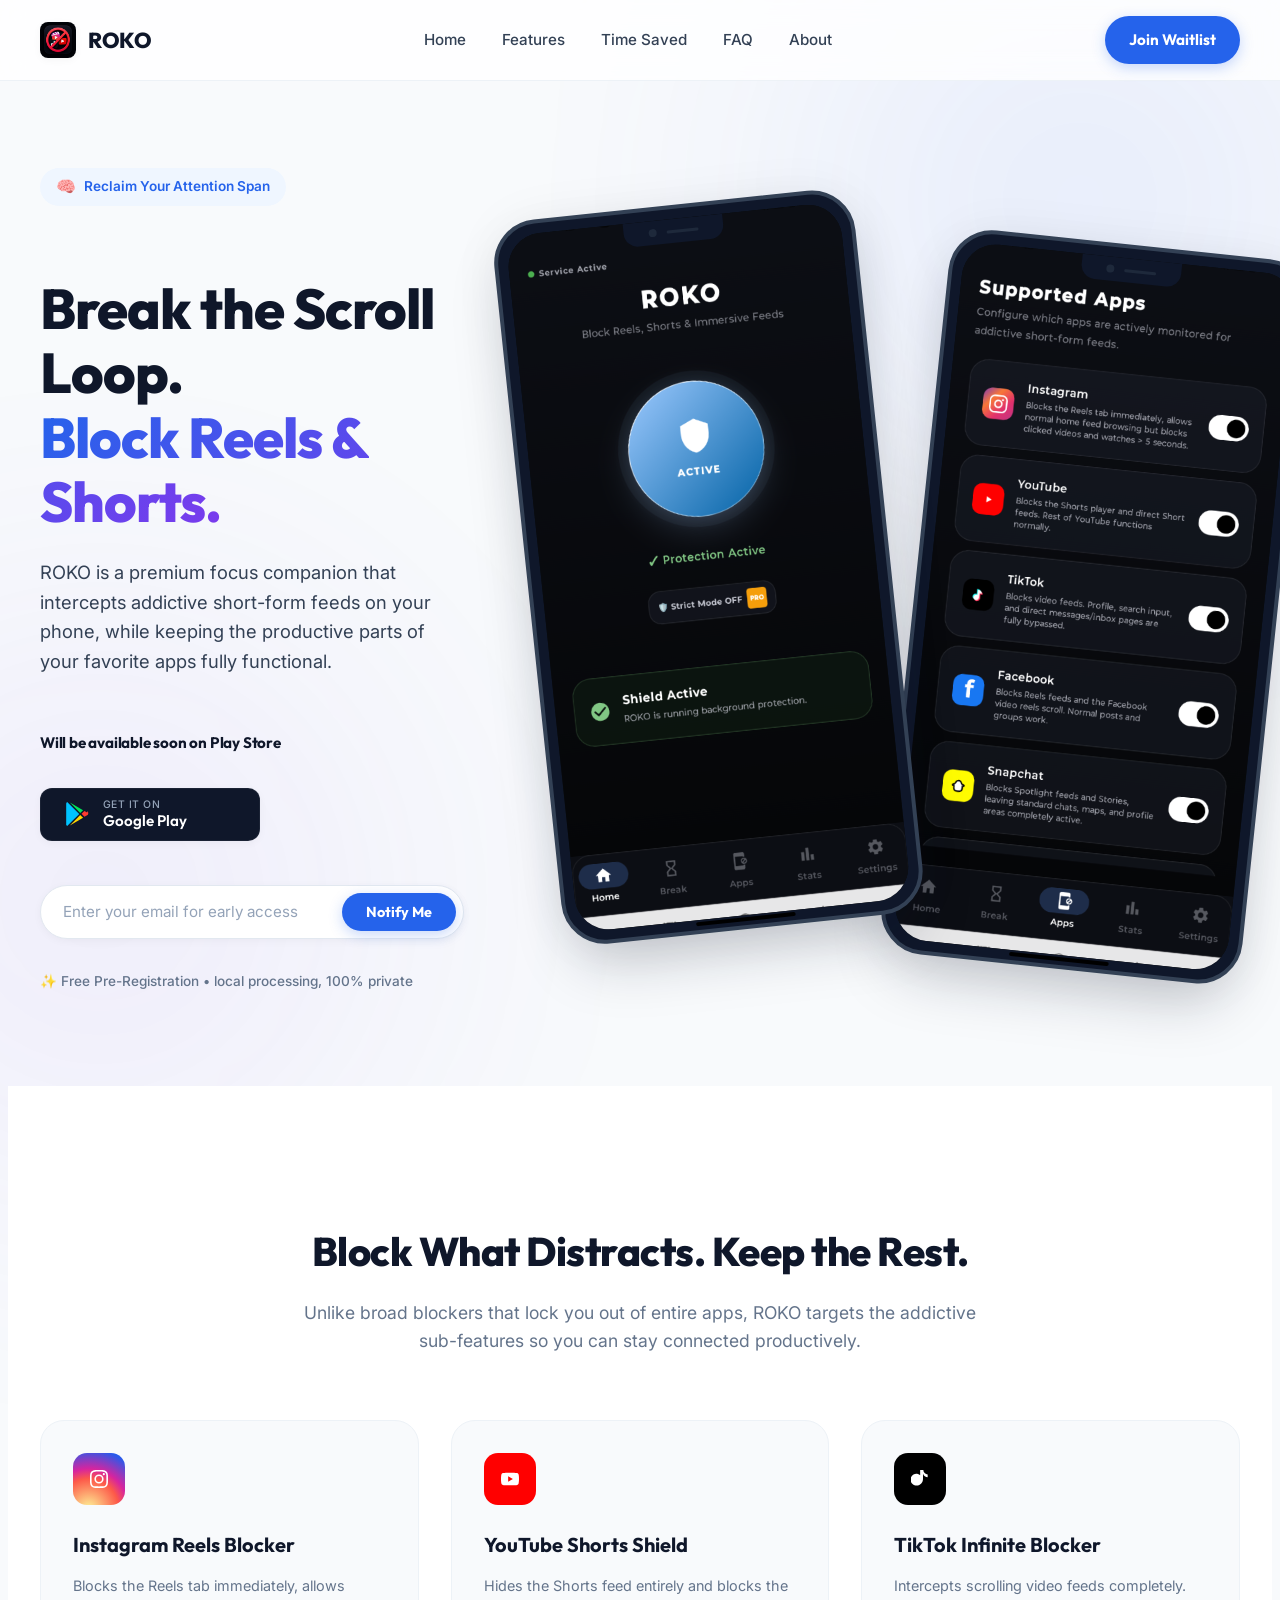
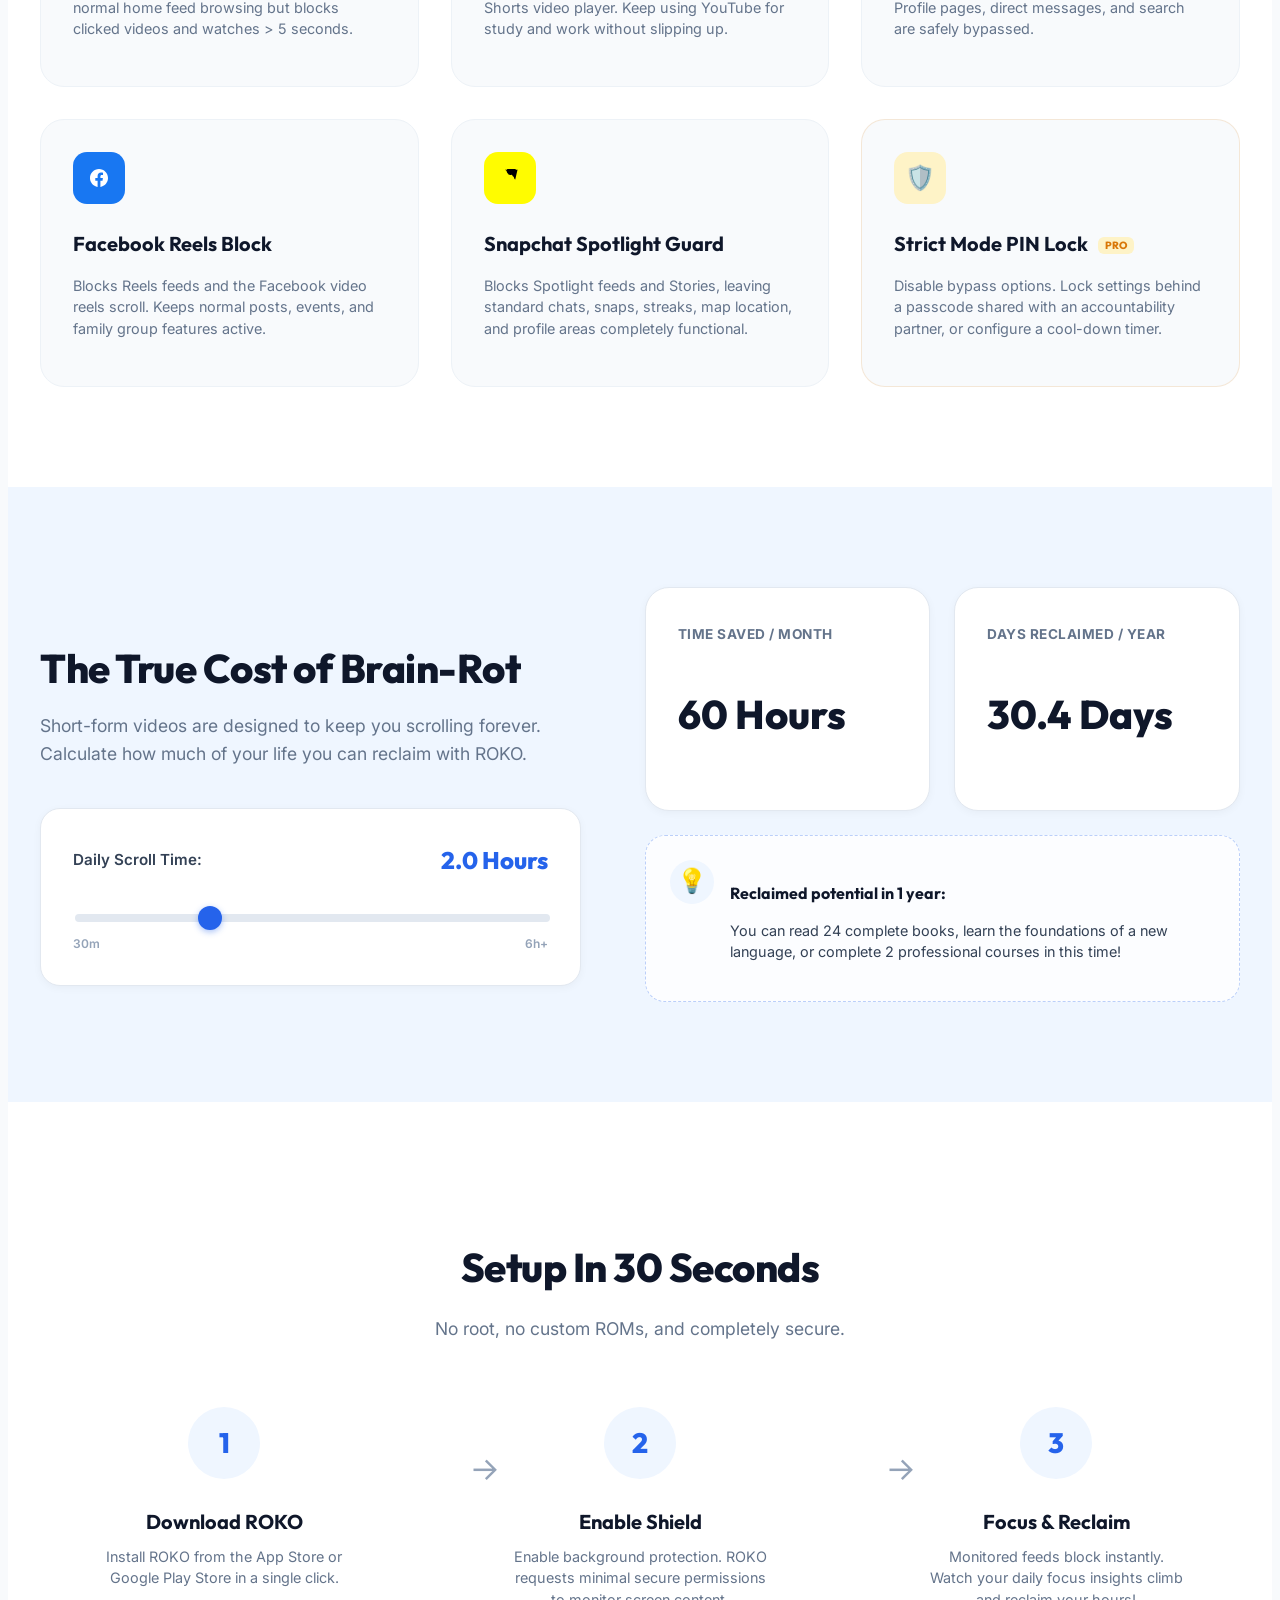
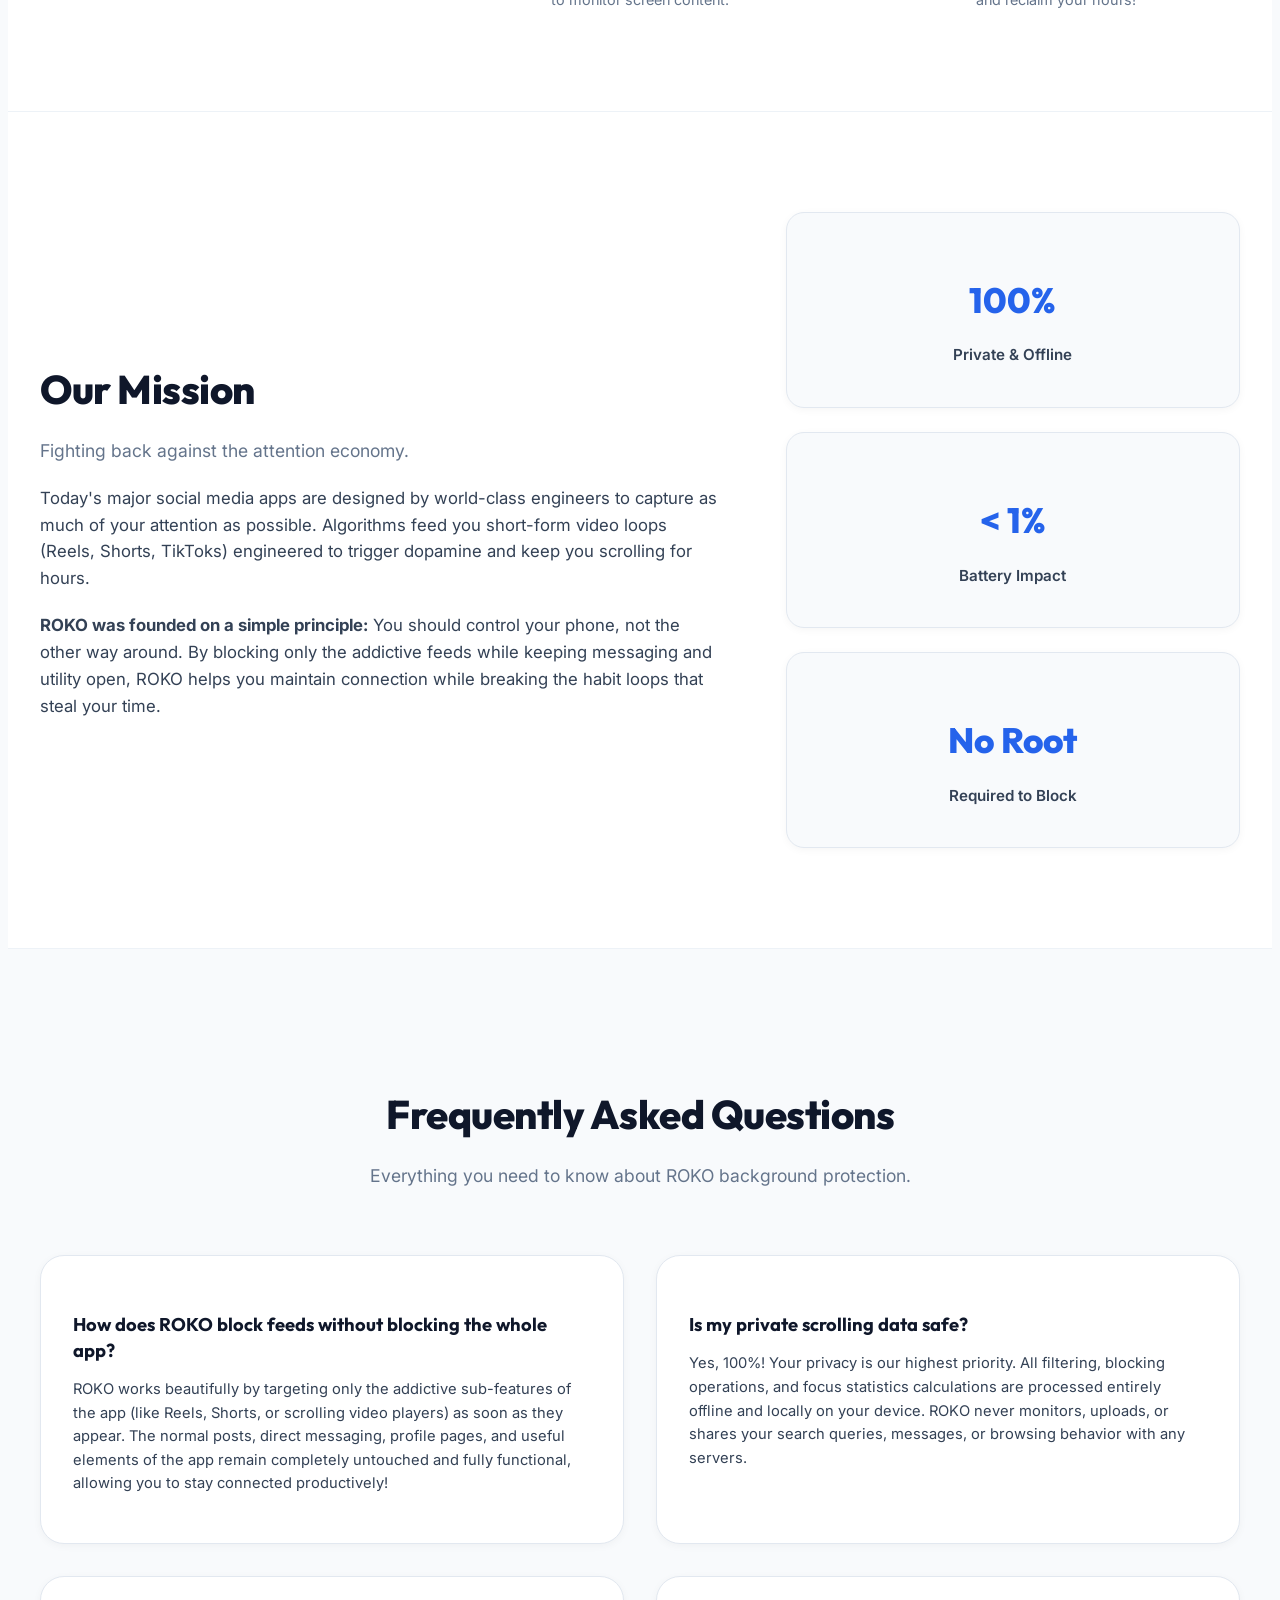
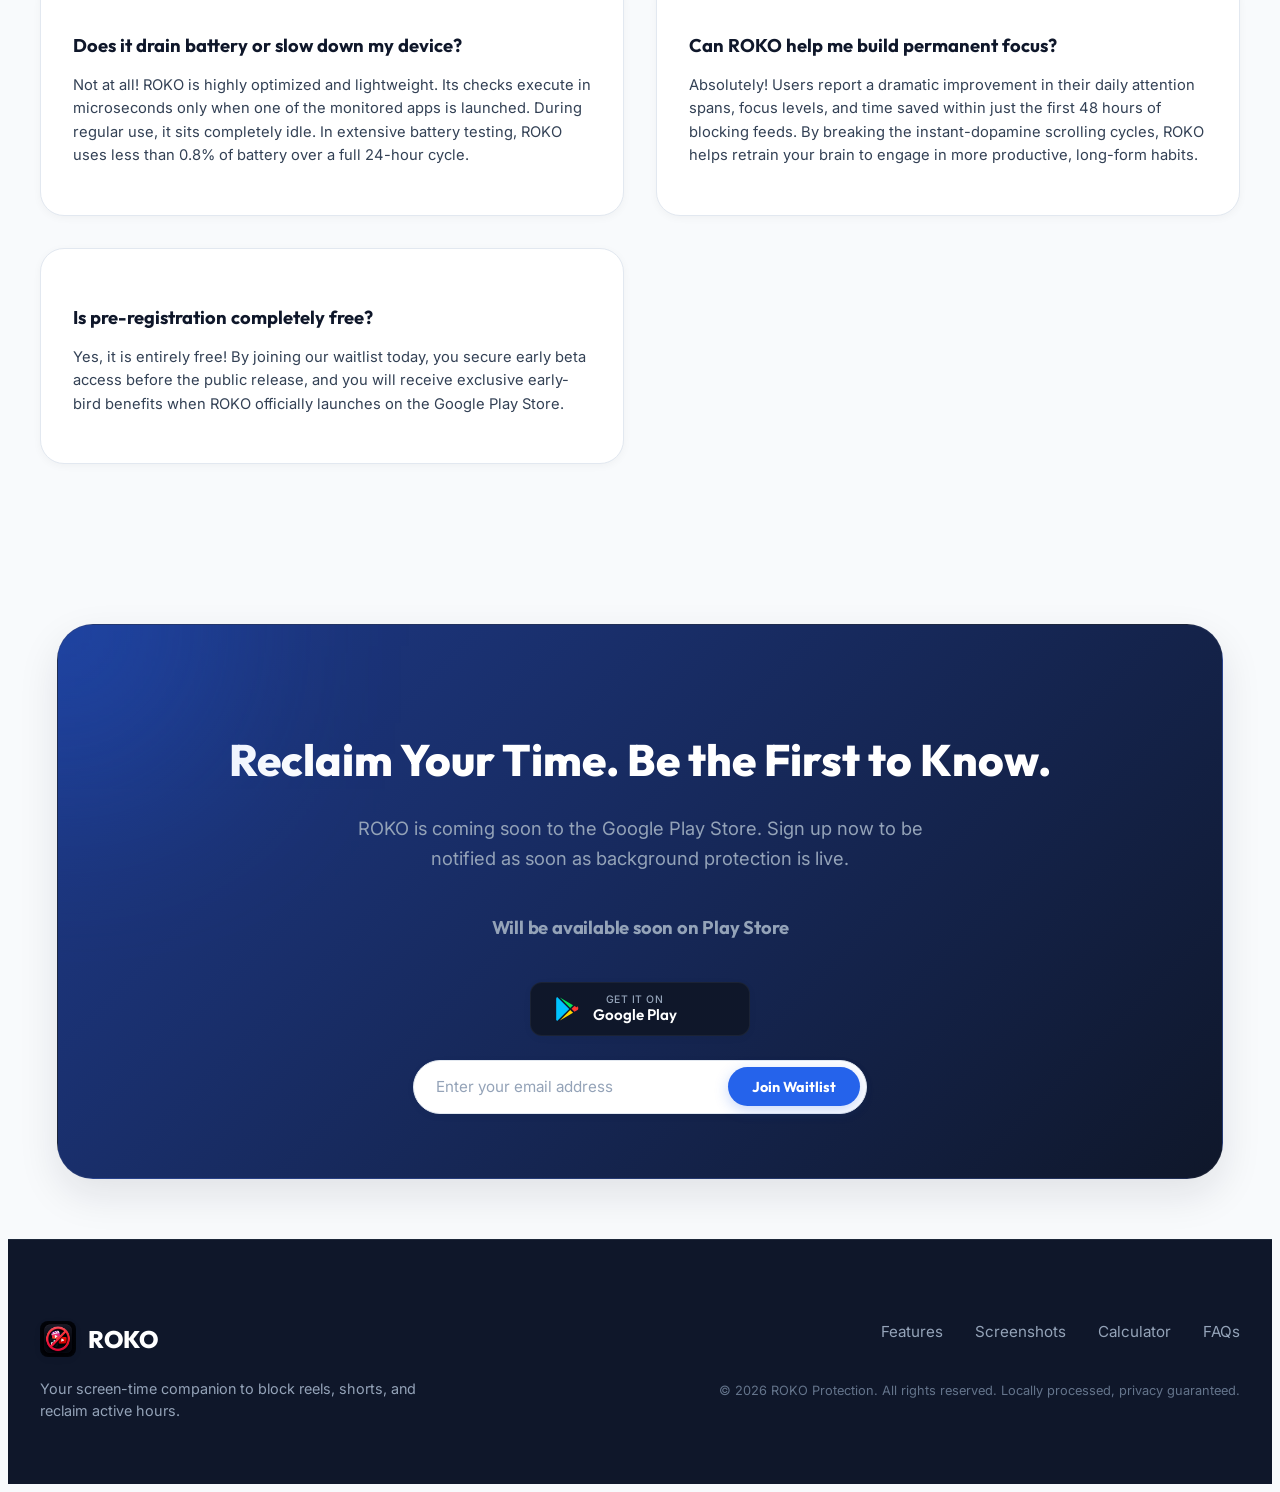
==== index.html @ 8be046e9 "Initialize ROKO Pre-Launch Landing Page" ====
<!DOCTYPE html>
<html lang="en">
<head>
  <meta charset="UTF-8">
  <meta name="viewport" content="width=device-width, initial-scale=1.0">
  <title>ROKO - Block Reels & Shorts | Reclaim Your Focus</title>
  <!-- Google Fonts - Inter & Outfit -->
  <link rel="preconnect" href="https://fonts.googleapis.com">
  <link rel="preconnect" href="https://fonts.gstatic.com" crossorigin>
  <link href="https://fonts.googleapis.com/css2?family=Inter:wght@300;400;500;600;700;800&family=Outfit:wght@400;600;700;800&display=swap" rel="stylesheet">
  <!-- Stylesheet -->
  <link rel="stylesheet" href="styles.css">
</head>
<body>

  <!-- Background Decorative Blurs -->
  <div class="glow-bg-1"></div>
  <div class="glow-bg-2"></div>

  <!-- Navigation Bar -->
  <header class="navbar">
    <div class="nav-container">
      <div class="logo-area" onclick="window.scrollTo({top: 0, behavior: 'smooth'})">
        <img src="assets/logo.jpg" alt="ROKO Logo" class="nav-logo">
        <span class="nav-title">ROKO</span>
      </div>
      <nav class="nav-links">
        <a href="#home">Home</a>
        <a href="#features">Features</a>
        <a href="#calculator">Time Saved</a>
        <a href="#faqs">FAQ</a>
        <a href="#about">About</a>
      </nav>
      <a href="#waitlist" class="btn-primary nav-cta">Join Waitlist</a>
    </div>
  </header>

  <!-- Hero Section -->
  <section class="hero-section" id="home">
    <div class="hero-container">
      
      <!-- Hero Copy -->
      <div class="hero-text-content">
        <div class="hero-badge">
          <span class="badge-icon">🧠</span> Reclaim Your Attention Span
        </div>
        <h1 class="hero-headline">
          Break the Scroll Loop.<br>
          <span class="text-gradient">Block Reels & Shorts.</span>
        </h1>
        <p class="hero-subheadline">
          ROKO is a premium focus companion that intercepts addictive short-form feeds on your phone, while keeping the productive parts of your favorite apps fully functional.
        </p>

        <!-- Coming Soon & Waitlist Form -->
        <div class="coming-soon-container" id="waitlist">
          <p class="coming-soon-text">Will be available soon on Play Store</p>
          <div class="store-badge-coming-soon">
            <div class="store-badge">
              <svg class="badge-svg" viewBox="0 0 512 512" fill="none">
                <path d="M47 0C34 6.8 25.3 19.2 25.3 35.3v441.3c0 16.1 8.7 28.5 21.7 35.3l256.6-256L47 0z" fill="#00C3FF"/>
                <path d="M325.3 234.3L104.6 13l280.8 161.2-60.1 60.1z" fill="#00E75A"/>
                <path d="M472.2 225.6l-58-33.3-60.7 60.7 60.7 60.7 58-33.3c15.2-8.7 24.8-23.7 24.8-42.4 0-18.8-9.6-33.7-24.8-42.4z" fill="#FF3B30"/>
                <path d="M325.3 277.7l60.1 60.1L104.6 499l220.7-221.3z" fill="#FFD600"/>
              </svg>
              <div>
                <span>GET IT ON</span>
                <strong>Google Play</strong>
              </div>
            </div>
          </div>
          
          <form class="waitlist-form" id="waitlist-form">
            <input type="email" placeholder="Enter your email for early access" required class="waitlist-input" id="waitlist-email">
            <button type="submit" class="btn-primary waitlist-btn">Notify Me</button>
          </form>
          <div class="waitlist-success" id="waitlist-success-msg">
            <span>✓</span> You're on the list! We'll notify you once ROKO launches on the Play Store.
          </div>
        </div>

        <p class="hero-meta">✨ Free Pre-Registration • local processing, 100% private</p>
      </div>

      <!-- Hero Phone Showcase (Dual Phone Screenshot Gallery) -->
      <div class="hero-phone-showcase" id="demo">
        <div class="phone-gallery-wrapper">
          
          <!-- Phone 1 (Home Screen) -->
          <div class="phone-frame mockup-home">
            <div class="phone-notch">
              <div class="notch-camera"></div>
              <div class="notch-speaker"></div>
            </div>
            <div class="phone-screen-img-container">
              <img src="assets/ss_home.png" alt="ROKO App Home Screen" class="phone-screenshot-img">
            </div>
            <div class="phone-home-indicator"></div>
          </div>
          
          <!-- Phone 2 (Apps Screen) -->
          <div class="phone-frame mockup-apps">
            <div class="phone-notch">
              <div class="notch-camera"></div>
              <div class="notch-speaker"></div>
            </div>
            <div class="phone-screen-img-container">
              <img src="assets/ss_apps.png" alt="ROKO App Apps Screen" class="phone-screenshot-img">
            </div>
            <div class="phone-home-indicator"></div>
          </div>

        </div>
      </div>

    </div>
  </section>

  <!-- Value Propositions / Supported Apps Grid -->
  <section class="features-section" id="features">
    <div class="section-container">
      <div class="section-header-center">
        <h2 class="section-title">Block What Distracts. Keep the Rest.</h2>
        <p class="section-subtitle">Unlike broad blockers that lock you out of entire apps, ROKO targets the addictive sub-features so you can stay connected productively.</p>
      </div>

      <div class="features-grid">
        <!-- Instagram Card -->
        <div class="feature-card">
          <div class="card-icon instagram">
            <svg class="app-svg" viewBox="0 0 24 24" fill="currentColor"><path d="M12 2.163c3.204 0 3.584.012 4.85.07 3.252.148 4.771 1.691 4.919 4.919.058 1.265.069 1.645.069 4.849 0 3.205-.012 3.584-.069 4.849-.149 3.225-1.664 4.771-4.919 4.919-1.266.058-1.644.07-4.85.07-3.204 0-3.584-.012-4.849-.07-3.26-.149-4.771-1.699-4.919-4.92-.058-1.265-.07-1.644-.07-4.849 0-3.204.013-3.583.07-4.849.149-3.227 1.664-4.771 4.919-4.919 1.266-.057 1.645-.069 4.849-.069zM12 0C8.741 0 8.333.014 7.053.072 2.695.272.273 2.69.073 7.051C.014 8.333 0 8.741 0 12c0 3.259.014 3.668.072 4.948.2 4.358 2.618 6.78 6.98 6.98 1.281.058 1.689.072 4.948.072 3.259 0 3.668-.014 4.948-.072 4.354-.2 6.782-2.618 6.979-6.98.059-1.28.073-1.689.073-4.948 0-3.259-.014-3.667-.072-4.947-.196-4.354-2.617-6.78-6.979-6.98C15.668.014 15.259 0 12 0zm0 5.838a6.162 6.162 0 1 0 0 12.324 6.162 6.162 0 0 0 0-12.324zM12 16a4 4 0 1 1 0-8 4 4 0 0 1 0 8zm6.406-11.845a1.44 1.44 0 1 0 0 2.881 1.44 1.44 0 0 0 0-2.881z"/></svg>
          </div>
          <h3>Instagram Reels Blocker</h3>
          <p>Blocks the Reels tab immediately, allows normal home feed browsing but blocks clicked videos and watches > 5 seconds.</p>
        </div>

        <!-- YouTube Card -->
        <div class="feature-card">
          <div class="card-icon youtube">
            <svg class="app-svg" viewBox="0 0 24 24" fill="currentColor"><path d="M23.498 6.163a3.003 3.003 0 0 0-2.11-2.107C19.505 3.545 12 3.545 12 3.545s-7.505 0-9.388.511a3.002 3.002 0 0 0-2.11 2.107C0 8.053 0 12 0 12s0 3.947.502 5.837a3.003 3.003 0 0 0 2.11 2.107c1.883.511 9.388.511 9.388.511s7.505 0 9.388-.511a3.002 3.002 0 0 0 2.11-2.107C24 15.947 24 12 24 12s0-3.947-.502-5.837zM9.545 15.568V8.432L15.818 12l-6.273 3.568z"/></svg>
          </div>
          <h3>YouTube Shorts Shield</h3>
          <p>Hides the Shorts feed entirely and blocks the Shorts video player. Keep using YouTube for study and work without slipping up.</p>
        </div>

        <!-- TikTok Card -->
        <div class="feature-card">
          <div class="card-icon tiktok">
            <svg class="app-svg" viewBox="0 0 24 24" fill="currentColor"><path d="M12.525.02c1.31-.032 2.614-.01 3.91-.02.08 1.543.684 3.01 1.73 4.12 1.085 1.09 2.533 1.748 4.07 1.86v3.83c-1.376-.067-2.73-.553-3.87-1.4-1.077-.824-1.89-1.99-2.32-3.32-.054 2.29-.028 4.584-.04 6.878-.027 1.134-.236 2.274-.62 3.337-.76 2.052-2.316 3.73-4.316 4.63-2 .88-4.29.988-6.36.31-1.96-.653-3.612-2.072-4.52-3.896-.867-1.747-1.066-3.8-.543-5.69.57-1.963 1.88-3.642 3.63-4.646 1.77-1.002 3.88-1.282 5.855-.78 1.157.29 2.24.912 3.09 1.767v-3.79c-.01-2.2-.016-4.402.022-6.602z"/></svg>
          </div>
          <h3>TikTok Infinite Blocker</h3>
          <p>Intercepts scrolling video feeds completely. Profile pages, direct messages, and search are safely bypassed.</p>
        </div>

        <!-- Facebook Card -->
        <div class="feature-card">
          <div class="card-icon facebook">
            <svg class="app-svg" viewBox="0 0 24 24" fill="currentColor"><path d="M24 12.073c0-6.627-5.373-12-12-12s-12 5.373-12 12c0 5.99 4.388 10.954 10.125 11.854v-8.385H7.078v-3.47h3.047V9.43c0-3.007 1.792-4.669 4.533-4.669 1.312 0 2.686.235 2.686.235v2.953H15.83c-1.491 0-1.956.925-1.956 1.874v2.25h3.328l-.532 3.47h-2.796v8.385C19.612 23.027 24 18.062 24 12.073z"/></svg>
          </div>
          <h3>Facebook Reels Block</h3>
          <p>Blocks Reels feeds and the Facebook video reels scroll. Keeps normal posts, events, and family group features active.</p>
        </div>

        <!-- Snapchat Card -->
        <div class="feature-card">
          <div class="card-icon snapchat">
            <svg class="app-svg" viewBox="0 0 24 24" fill="currentColor"><path d="M19.006 14.154c-.062-.057-.156-.129-.272-.213a5.53 5.53 0 0 1-.58-.5c-.171-.183-.347-.417-.506-.68a4.9 4.9 0 0 1-.368-1.28c-.062-.596-.365-1.085-.857-1.396-.244-.152-.455-.334-.633-.541-.122-.146-.226-.312-.311-.498-.073-.159-.168-.324-.287-.49-.142-.195-.316-.368-.522-.502-.271-.18-.574-.254-.881-.229-.092-.008-.184-.002-.275.016-.08.016-.162.049-.244.098a1.21 1.21 0 0 1-.58.172c-.171 0-.342-.03-.506-.092l-.121-.047c-.07-.024-.131-.059-.2-.095a1.13 1.13 0 0 0-.256-.098 1.5 1.5 0 0 0-.275-.016c-.307.025-.61-.049-.881-.229a1.72 1.72 0 0 0-.522-.502 1.93 1.93 0 0 0-.287-.49 1.94 1.94 0 0 0-.311-.498c-.178-.207-.389-.389-.633-.541-.492-.311-.795-.8-.857-1.396a4.9 4.9 0 0 1-.368-1.28c-.159-.263-.335-.497-.506-.68-.19-.214-.384-.39-.58-.5a4.01 4.01 0 0 1-.272-.213c-.006-.006-.011-.013-.016-.02a.44.44 0 0 1-.137-.306c.005-.121.054-.236.136-.324a.43.43 0 0 1 .536.082 1.9 1.9 0 0 0 .584.092c.189 0 .376-.04.549-.122.378-.18.665-.512.793-.918a.63.63 0 0 0 .041-.219v-.115c0-.074-.014-.146-.039-.214a1.07 1.07 0 0 1-.041-.303v-.536c.01-1.385.642-2.695 1.725-3.568.995-.82 2.277-1.258 3.593-1.229 1.316-.029 2.598.409 3.593 1.229 1.083.873 1.715 2.183 1.725 3.568v.536a1.08 1.08 0 0 1-.041.303c-.027.068-.041.14-.041.214v.115c0 .077.014.152.041.225.128.403.415.732.793.912.173.082.36.122.549.122.199 0 .396-.03.584-.092.176-.062.363-.09.55-.082a.43.43 0 0 1 .422.439.44.44 0 0 1-.153.326z"/></svg>
          </div>
          <h3>Snapchat Spotlight Guard</h3>
          <p>Blocks Spotlight feeds and Stories, leaving standard chats, snaps, streaks, map location, and profile areas completely functional.</p>
        </div>

        <!-- Strict Mode Card -->
        <div class="feature-card premium-card">
          <div class="card-icon premium">🛡️</div>
          <h3>Strict Mode PIN Lock <span class="badge-pro-card">PRO</span></h3>
          <p>Disable bypass options. Lock settings behind a passcode shared with an accountability partner, or configure a cool-down timer.</p>
        </div>
      </div>
    </div>
  </section>

  <!-- Time Saved Interactive Calculator -->
  <section class="calculator-section" id="calculator">
    <div class="calc-container">
      
      <!-- Left Info -->
      <div class="calc-info">
        <h2 class="section-title">The True Cost of Brain-Rot</h2>
        <p class="section-subtitle">Short-form videos are designed to keep you scrolling forever. Calculate how much of your life you can reclaim with ROKO.</p>
        
        <div class="slider-box">
          <div class="slider-header">
            <span>Daily Scroll Time:</span>
            <strong id="slider-val-display">2.0 Hours</strong>
          </div>
          <input type="range" min="0.5" max="6" step="0.5" value="2" class="range-slider" id="time-slider">
          <div class="slider-bounds">
            <span>30m</span>
            <span>6h+</span>
          </div>
        </div>
      </div>

      <!-- Right Output Cards -->
      <div class="calc-output">
        
        <div class="output-grid">
          <div class="output-card">
            <span class="out-label">Time Saved / Month</span>
            <h3 id="calc-monthly-hours">60 Hours</h3>
          </div>
          
          <div class="output-card">
            <span class="out-label">Days Reclaimed / Year</span>
            <h3 id="calc-yearly-days">30.4 Days</h3>
          </div>
        </div>

        <div class="output-equivalent-box">
          <div class="equiv-icon">💡</div>
          <div class="equiv-content">
            <h4>Reclaimed potential in 1 year:</h4>
            <p id="calc-equivalence-text">You can read 24 complete books, learn the foundations of a new language, or complete 2 professional courses in this time!</p>
          </div>
        </div>

      </div>

    </div>
  </section>

  <!-- How It Works Section -->
  <section class="how-it-works">
    <div class="section-container">
      <div class="section-header-center">
        <h2 class="section-title">Setup In 30 Seconds</h2>
        <p class="section-subtitle">No root, no custom ROMs, and completely secure.</p>
      </div>

      <div class="steps-flow">
        <div class="step-card">
          <div class="step-num">1</div>
          <h4>Download ROKO</h4>
          <p>Install ROKO from the App Store or Google Play Store in a single click.</p>
        </div>
        <div class="step-card">
          <div class="step-num">2</div>
          <h4>Enable Shield</h4>
          <p>Enable background protection. ROKO requests minimal secure permissions to monitor screen content.</p>
        </div>
        <div class="step-card">
          <div class="step-num">3</div>
          <h4>Focus & Reclaim</h4>
          <p>Monitored feeds block instantly. Watch your daily focus insights climb and reclaim your hours!</p>
        </div>
      </div>
    </div>
  </section>

  <!-- About Section -->
  <section class="about-section" id="about">
    <div class="section-container">
      <div class="about-grid">
        <div class="about-text">
          <h2 class="section-title">Our Mission</h2>
          <p class="section-subtitle">Fighting back against the attention economy.</p>
          <p class="about-paragraph">
            Today's major social media apps are designed by world-class engineers to capture as much of your attention as possible. Algorithms feed you short-form video loops (Reels, Shorts, TikToks) engineered to trigger dopamine and keep you scrolling for hours.
          </p>
          <p class="about-paragraph">
            <strong>ROKO was founded on a simple principle:</strong> You should control your phone, not the other way around. By blocking only the addictive feeds while keeping messaging and utility open, ROKO helps you maintain connection while breaking the habit loops that steal your time.
          </p>
        </div>
        <div class="about-stats-showcase">
          <div class="about-stat-card">
            <h3>100%</h3>
            <p>Private & Offline</p>
          </div>
          <div class="about-stat-card">
            <h3>&lt; 1%</h3>
            <p>Battery Impact</p>
          </div>
          <div class="about-stat-card">
            <h3>No Root</h3>
            <p>Required to Block</p>
          </div>
        </div>
      </div>
    </div>
  </section>

  <!-- FAQs Section -->
  <section class="faq-section" id="faqs">
    <div class="section-container">
      <div class="section-header-center">
        <h2 class="section-title">Frequently Asked Questions</h2>
        <p class="section-subtitle">Everything you need to know about ROKO background protection.</p>
      </div>

      <div class="faq-grid-layout">
        
        <div class="faq-card-item">
          <h4 class="faq-question">How does ROKO block feeds without blocking the whole app?</h4>
          <p class="faq-answer">ROKO works beautifully by targeting only the addictive sub-features of the app (like Reels, Shorts, or scrolling video players) as soon as they appear. The normal posts, direct messaging, profile pages, and useful elements of the app remain completely untouched and fully functional, allowing you to stay connected productively!</p>
        </div>

        <div class="faq-card-item">
          <h4 class="faq-question">Is my private scrolling data safe?</h4>
          <p class="faq-answer">Yes, 100%! Your privacy is our highest priority. All filtering, blocking operations, and focus statistics calculations are processed entirely offline and locally on your device. ROKO never monitors, uploads, or shares your search queries, messages, or browsing behavior with any servers.</p>
        </div>

        <div class="faq-card-item">
          <h4 class="faq-question">Does it drain battery or slow down my device?</h4>
          <p class="faq-answer">Not at all! ROKO is highly optimized and lightweight. Its checks execute in microseconds only when one of the monitored apps is launched. During regular use, it sits completely idle. In extensive battery testing, ROKO uses less than 0.8% of battery over a full 24-hour cycle.</p>
        </div>

        <div class="faq-card-item">
          <h4 class="faq-question">Can ROKO help me build permanent focus?</h4>
          <p class="faq-answer">Absolutely! Users report a dramatic improvement in their daily attention spans, focus levels, and time saved within just the first 48 hours of blocking feeds. By breaking the instant-dopamine scrolling cycles, ROKO helps retrain your brain to engage in more productive, long-form habits.</p>
        </div>

        <div class="faq-card-item">
          <h4 class="faq-question">Is pre-registration completely free?</h4>
          <p class="faq-answer">Yes, it is entirely free! By joining our waitlist today, you secure early beta access before the public release, and you will receive exclusive early-bird benefits when ROKO officially launches on the Google Play Store.</p>
        </div>

      </div>
    </div>
  </section>

  <!-- Waitlist Footer Callout -->
  <section class="cta-callout-section">
    <div class="cta-card-bg">
      <h2>Reclaim Your Time. Be the First to Know.</h2>
      <p>ROKO is coming soon to the Google Play Store. Sign up now to be notified as soon as background protection is live.</p>
      
      <p class="coming-soon-text text-center mb-0-5">Will be available soon on Play Store</p>
      <div class="store-badge-coming-soon justify-center mb-1-5">
        <div class="store-badge">
          <svg class="badge-svg" viewBox="0 0 512 512" fill="none">
            <path d="M47 0C34 6.8 25.3 19.2 25.3 35.3v441.3c0 16.1 8.7 28.5 21.7 35.3l256.6-256L47 0z" fill="#00C3FF"/>
            <path d="M325.3 234.3L104.6 13l280.8 161.2-60.1 60.1z" fill="#00E75A"/>
            <path d="M472.2 225.6l-58-33.3-60.7 60.7 60.7 60.7 58-33.3c15.2-8.7 24.8-23.7 24.8-42.4 0-18.8-9.6-33.7-24.8-42.4z" fill="#FF3B30"/>
            <path d="M325.3 277.7l60.1 60.1L104.6 499l220.7-221.3z" fill="#FFD600"/>
          </svg>
          <div>
            <span>GET IT ON</span>
            <strong>Google Play</strong>
          </div>
        </div>
      </div>
      
      <form class="waitlist-form form-centered" id="waitlist-form-footer">
        <input type="email" placeholder="Enter your email address" required class="waitlist-input" id="waitlist-email-footer">
        <button type="submit" class="btn-primary waitlist-btn">Join Waitlist</button>
      </form>
      <div class="waitlist-success" id="waitlist-success-msg-footer">
        <span>✓</span> You're on the list! We will notify you once ROKO launches on the Play Store.
      </div>
    </div>
  </section>

  <!-- Footer -->
  <footer class="footer">
    <div class="footer-container">
      <div class="footer-left">
        <div class="footer-logo">
          <img src="assets/logo.jpg" alt="ROKO Logo" class="nav-logo">
          <span>ROKO</span>
        </div>
        <p>Your screen-time companion to block reels, shorts, and reclaim active hours.</p>
      </div>
      <div class="footer-right">
        <div class="footer-nav">
          <a href="#features">Features</a>
          <a href="#demo">Screenshots</a>
          <a href="#calculator">Calculator</a>
          <a href="#faqs">FAQs</a>
        </div>
        <p class="copyright">&copy; 2026 ROKO Protection. All rights reserved. Locally processed, privacy guaranteed.</p>
      </div>
    </div>
  </footer>

  <!-- Custom Pro Unlock Modal -->
  <div class="modal-overlay" id="pro-modal">
    <div class="modal-card">
      <div class="modal-header">
        <span class="modal-crown">👑</span>
        <h3>Unlock Strict Mode Pro</h3>
      </div>
      <p>Strict Mode prevents you from turning off ROKO protection or changing monitored apps when you are tempted. It can only be disabled via a passcode or after a cool-down timer.</p>
      
      <div class="pro-features-list">
        <div class="pro-feature-item">
          <span class="feat-check">✓</span>
          <span><strong>Passcode Lock:</strong> Share PIN with a friend to hold you accountable.</span>
        </div>
        <div class="pro-feature-item">
          <span class="feat-check">✓</span>
          <span><strong>Uninstall Protection:</strong> Lock Android accessibility settings.</span>
        </div>
        <div class="pro-feature-item">
          <span class="feat-check">✓</span>
          <span><strong>Advanced Schedule:</strong> Auto-lock blocking on specific hours.</span>
        </div>
      </div>

      <div class="modal-actions">
        <button class="modal-btn cancel" id="pro-cancel-btn">Close</button>
        <button class="modal-btn confirm" id="pro-upgrade-btn">Unlock Now (Free Mock)</button>
      </div>
    </div>
  </div>

  <!-- App Script -->
  <script src="app.js"></script>
</body>
</html>
---- styles.css ----
/* ==========================================================================
   ROKO LANDING PAGE DESIGN SYSTEM
   ========================================================================== */

:root {
  --font-primary: 'Inter', -apple-system, BlinkMacSystemFont, "Segoe UI", Roboto, sans-serif;
  --font-accent: 'Outfit', var(--font-primary);
  
  /* Color Palette - Premium Light Theme */
  --bg-page: #f8fafc;
  --bg-card: #ffffff;
  --bg-card-hover: #f1f5f9;
  
  /* Accents */
  --color-primary: #2563eb;
  --color-primary-dark: #1d4ed8;
  --color-primary-light: #eff6ff;
  --color-primary-glow: rgba(37, 99, 235, 0.15);
  
  --color-green: #166534;
  --color-green-bg: #f0fdf4;
  --color-green-border: #bbf7d0;
  
  --color-red: #991b1b;
  --color-red-bg: #fef2f2;
  --color-red-border: #fecaca;
  
  --color-gold: #d97706;
  --color-gold-bg: #fef3c7;
  
  /* Text Colors */
  --text-title: #0f172a;
  --text-desc: #334155;
  --text-muted: #64748b;
  --text-light: #94a3b8;

  /* Borders & Shadows */
  --border-light: #edf2f7;
  --border-medium: #e2e8f0;
  --shadow-sm: 0 2px 8px rgba(0, 0, 0, 0.04);
  --shadow-md: 0 8px 24px rgba(15, 23, 42, 0.06);
  --shadow-lg: 0 16px 40px rgba(15, 23, 42, 0.1);
  --shadow-phone: 0 30px 60px -15px rgba(15, 23, 42, 0.25), 0 0 50px rgba(15, 23, 42, 0.05);
}

/* Base Styles */
html {
  scroll-behavior: smooth;
}

body {
  font-family: var(--font-primary);
  background-color: var(--bg-page);
  color: var(--text-desc);
  overflow-x: hidden;
  line-height: 1.6;
}

a {
  text-decoration: none;
  color: inherit;
}

/* Background Decorative Blurs */
.glow-bg-1, .glow-bg-2 {
  position: absolute;
  width: 600px;
  height: 600px;
  border-radius: 50%;
  filter: blur(140px);
  z-index: -1;
  opacity: 0.45;
  pointer-events: none;
}

.glow-bg-1 {
  background: radial-gradient(circle, rgba(59,130,246,0.3) 0%, rgba(147,51,234,0.1) 100%);
  top: -100px;
  right: -100px;
}

.glow-bg-2 {
  background: radial-gradient(circle, rgba(147,51,234,0.2) 0%, rgba(59,130,246,0.1) 100%);
  top: 600px;
  left: -200px;
}

/* ==========================================================================
   NAVIGATION BAR
   ========================================================================== */

.navbar {
  position: fixed;
  top: 0;
  left: 0;
  right: 0;
  height: 80px;
  background-color: rgba(255, 255, 255, 0.8);
  backdrop-filter: blur(12px);
  border-bottom: 1px solid var(--border-light);
  z-index: 1000;
  transition: all 0.3s;
}

.nav-container {
  max-width: 1200px;
  height: 100%;
  margin: 0 auto;
  padding: 0 2rem;
  display: flex;
  justify-content: space-between;
  align-items: center;
}

.logo-area {
  display: flex;
  align-items: center;
  gap: 0.75rem;
  cursor: pointer;
}

.nav-logo {
  width: 36px;
  height: 36px;
  border-radius: 8px;
  object-fit: cover;
  box-shadow: var(--shadow-sm);
}

.nav-title {
  font-family: var(--font-accent);
  font-size: 1.35rem;
  font-weight: 800;
  color: var(--text-title);
  letter-spacing: -0.5px;
}

.nav-links {
  display: flex;
  gap: 2.25rem;
}

.nav-links a {
  font-size: 0.95rem;
  font-weight: 500;
  color: var(--text-desc);
  transition: color 0.2s;
}

.nav-links a:hover {
  color: var(--color-primary);
}

/* Universal Button Styles */
.btn-primary {
  background-color: var(--color-primary);
  color: white;
  padding: 0.75rem 1.5rem;
  border-radius: 24px;
  font-family: var(--font-accent);
  font-weight: 700;
  font-size: 0.95rem;
  box-shadow: 0 4px 14px rgba(37, 99, 235, 0.25);
  transition: background-color 0.2s, transform 0.15s, box-shadow 0.2s;
  cursor: pointer;
  border: none;
  display: inline-block;
  text-align: center;
}

.btn-primary:hover {
  background-color: var(--color-primary-dark);
  box-shadow: 0 6px 20px rgba(37, 99, 235, 0.35);
  transform: translateY(-1px);
}

.btn-primary:active {
  transform: translateY(1px);
}

/* ==========================================================================
   HERO SECTION
   ========================================================================== */

.hero-section {
  padding-top: 160px;
  padding-bottom: 80px;
}

.hero-container {
  max-width: 1200px;
  margin: 0 auto;
  padding: 0 2rem;
  display: grid;
  grid-template-columns: 1.1fr 0.9fr;
  align-items: center;
  gap: 4rem;
}

.hero-badge {
  display: inline-flex;
  align-items: center;
  gap: 0.5rem;
  background-color: var(--color-primary-light);
  color: var(--color-primary);
  font-weight: 600;
  font-size: 0.85rem;
  padding: 0.4rem 1rem;
  border-radius: 30px;
  margin-bottom: 1.5rem;
}

.badge-icon {
  font-size: 1rem;
}

.hero-headline {
  font-family: var(--font-accent);
  font-size: 3.5rem;
  line-height: 1.15;
  font-weight: 800;
  color: var(--text-title);
  letter-spacing: -1px;
  margin-bottom: 1.5rem;
}

.text-gradient {
  background: linear-gradient(135deg, var(--color-primary) 0%, #7c3aed 100%);
  -webkit-background-clip: text;
  -webkit-text-fill-color: transparent;
}

.hero-subheadline {
  font-size: 1.15rem;
  color: var(--text-desc);
  line-height: 1.6;
  margin-bottom: 2.5rem;
  max-width: 540px;
}

/* App Store Badges layout */
.badge-group {
  display: flex;
  gap: 1rem;
  margin-bottom: 2rem;
}

.badge-group.justify-center {
  justify-content: center;
}

.store-badge {
  background-color: #0f172a;
  color: white;
  padding: 0.65rem 1.5rem;
  border-radius: 12px;
  display: flex;
  align-items: center;
  gap: 0.85rem;
  box-shadow: var(--shadow-sm);
  transition: transform 0.2s, box-shadow 0.2s;
  min-width: 170px;
  border: 1px solid rgba(255,255,255,0.05);
}

.store-badge:hover {
  transform: translateY(-2px);
  box-shadow: var(--shadow-md);
  background-color: #1e293b;
}

.badge-svg {
  width: 24px;
  height: 24px;
  flex-shrink: 0;
}

.store-badge div {
  display: flex;
  flex-direction: column;
  line-height: 1.2;
}

.store-badge span {
  font-size: 0.65rem;
  font-weight: 500;
  color: var(--text-light);
  letter-spacing: 0.5px;
}

.store-badge strong {
  font-family: var(--font-accent);
  font-size: 0.95rem;
  font-weight: 600;
}

.hero-meta {
  font-size: 0.85rem;
  font-weight: 500;
  color: var(--text-muted);
}

/* ==========================================================================
   INTERACTIVE PHONE FRAME SHOWCASE
   ========================================================================== */

.hero-phone-showcase {
  position: relative;
  display: flex;
  justify-content: center;
  align-items: center;
}

.interactive-tag {
  position: absolute;
  top: 20px;
  left: -20px;
  background-color: #0f172a;
  color: white;
  font-family: var(--font-accent);
  font-weight: 700;
  font-size: 0.8rem;
  padding: 0.5rem 1rem;
  border-radius: 20px;
  display: flex;
  align-items: center;
  gap: 8px;
  box-shadow: var(--shadow-lg);
  z-index: 100;
  border: 1px solid rgba(255,255,255,0.1);
  transform: rotate(-4deg);
}

.tag-pulse {
  width: 8px;
  height: 8px;
  background-color: #22c55e;
  border-radius: 50%;
  animation: border-pulse 1.8s infinite;
}

@keyframes border-pulse {
  0% { box-shadow: 0 0 0 0 rgba(34, 197, 94, 0.7); }
  70% { box-shadow: 0 0 0 8px rgba(34, 197, 94, 0); }
  100% { box-shadow: 0 0 0 0 rgba(34, 197, 94, 0); }
}

/* Physical Phone Mockup Container */
.phone-frame {
  width: 335px;
  height: 700px;
  background-color: #0f172a;
  border-radius: 44px;
  box-shadow: var(--shadow-phone);
  padding: 10px;
  position: relative;
  display: flex;
  flex-direction: column;
  border: 4px solid #334155;
  animation: phone-float 6s ease-in-out infinite;
}

@keyframes phone-float {
  0%, 100% { transform: translateY(0); }
  50% { transform: translateY(-10px); }
}

/* Phone Bezel Sub-items */
.phone-notch {
  position: absolute;
  top: 10px;
  left: 50%;
  transform: translateX(-50%);
  width: 100px;
  height: 24px;
  background-color: #0f172a;
  border-bottom-left-radius: 14px;
  border-bottom-right-radius: 14px;
  z-index: 99;
  display: flex;
  align-items: center;
  justify-content: center;
  gap: 10px;
}

.notch-camera {
  width: 8px;
  height: 8px;
  background-color: #1e293b;
  border-radius: 50%;
}

.notch-speaker {
  width: 32px;
  height: 3px;
  background-color: #1e293b;
  border-radius: 1.5px;
}

.phone-screen-img-container {
  flex-grow: 1;
  background-color: #0c1015; /* Dark color matching actual screenshot bg */
  border-radius: 34px;
  overflow: hidden;
  position: relative;
  box-shadow: inset 0 0 10px rgba(0,0,0,0.8);
}

.phone-screenshot-img {
  width: 100%;
  height: 100%;
  object-fit: cover;
  display: block;
  user-select: none;
  pointer-events: none;
  transition: opacity 0.25s ease-in-out;
}

/* Coming Soon Waitlist Form Styles */
.coming-soon-container {
  display: flex;
  flex-direction: column;
  align-items: flex-start;
  gap: 1.25rem;
  margin-bottom: 2rem;
  width: 100%;
}

.coming-soon-badge-inline {
  display: inline-flex;
  align-items: center;
  gap: 0.5rem;
  background-color: var(--color-gold-bg);
  color: var(--color-gold);
  font-family: var(--font-accent);
  font-weight: 700;
  font-size: 0.85rem;
  padding: 0.45rem 1rem;
  border-radius: 20px;
  border: 1px solid rgba(217, 119, 6, 0.15);
}

.badge-icon-play {
  font-size: 1rem;
}

.waitlist-form {
  display: flex;
  width: 100%;
  max-width: 440px;
  gap: 0.5rem;
  background-color: #ffffff;
  border: 1px solid var(--border-medium);
  padding: 0.4rem;
  border-radius: 30px;
  box-shadow: var(--shadow-sm);
  transition: border-color 0.2s, box-shadow 0.2s;
}

.waitlist-form:focus-within {
  border-color: var(--color-primary);
  box-shadow: 0 0 0 4px var(--color-primary-glow);
}

.waitlist-input {
  flex-grow: 1;
  border: none;
  background: none;
  padding: 0.5rem 1rem;
  font-family: var(--font-primary);
  font-size: 0.95rem;
  outline: none;
  color: var(--text-title);
}

.waitlist-input::placeholder {
  color: var(--text-light);
}

.waitlist-btn {
  padding: 0.65rem 1.5rem;
  font-size: 0.9rem;
  white-space: nowrap;
}

.waitlist-success {
  display: none;
  align-items: center;
  gap: 0.5rem;
  color: var(--color-green);
  font-size: 0.9rem;
  font-weight: 600;
  background-color: var(--color-green-bg);
  border: 1px solid var(--color-green-border);
  padding: 0.75rem 1.25rem;
  border-radius: 20px;
  width: 100%;
  max-width: 440px;
  animation: slide-up-fade 0.3s ease-out;
}

.waitlist-success.show {
  display: flex;
}

@keyframes slide-up-fade {
  from { transform: translateY(10px); opacity: 0; }
  to { transform: translateY(0); opacity: 1; }
}

.form-centered {
  margin: 0 auto;
}

.mb-1-5 {
  margin-bottom: 1.5rem;
}

/* Dual Phone Showcase Gallery Styles */
.phone-gallery-wrapper {
  display: flex;
  justify-content: center;
  align-items: center;
  gap: 1.5rem;
  width: 100%;
  position: relative;
  height: 600px;
  padding: 0 1rem;
}

.phone-frame.mockup-home {
  transform: rotate(-6deg) translateY(-20px);
  z-index: 2;
  animation: phone-float-1 7s ease-in-out infinite;
}

.phone-frame.mockup-apps {
  transform: rotate(6deg) translateY(20px);
  z-index: 1;
  animation: phone-float-2 7s ease-in-out infinite;
}

@keyframes phone-float-1 {
  0%, 100% { transform: rotate(-6deg) translateY(-25px); }
  50% { transform: rotate(-5deg) translateY(-37px); }
}

@keyframes phone-float-2 {
  0%, 100% { transform: rotate(6deg) translateY(25px); }
  50% { transform: rotate(5deg) translateY(13px); }
}

/* Phone screen content layout */
.screen-view {
  display: none;
  flex-direction: column;
  width: 100%;
  height: 100%;
  position: absolute;
  top: 0;
  left: 0;
  padding: 0.5rem 0 68px 0; /* Nav clearance */
  opacity: 0;
  transition: opacity 0.25s ease-in-out;
}

.screen-view.active-screen {
  display: flex;
  opacity: 1;
  z-index: 10;
}

.screen-header {
  padding: 0.75rem 1.25rem;
  display: flex;
  align-items: center;
  justify-content: space-between;
}

.screen-header.justify-center {
  justify-content: center;
}

.screen-header.flex-col {
  flex-direction: column;
  align-items: flex-start;
  gap: 0.2rem;
}

.screen-header h3 {
  font-family: var(--font-accent);
  font-size: 1.2rem;
  font-weight: 700;
  color: var(--text-title);
}

.header-main-title {
  font-family: var(--font-accent);
  font-size: 1.45rem;
  font-weight: 800;
  color: var(--text-title);
  letter-spacing: -0.5px;
}

.header-subtitle-text {
  font-size: 0.72rem;
  color: var(--text-muted);
  line-height: 1.3;
}

/* Service status banner */
.service-status {
  display: flex;
  align-items: center;
  gap: 5px;
  background: var(--bg-card);
  padding: 0.25rem 0.6rem;
  border-radius: 20px;
  box-shadow: var(--shadow-sm);
  border: 1px solid var(--border-light);
}

.status-dot {
  width: 6px;
  height: 6px;
  border-radius: 50%;
  background-color: var(--text-light);
}

.status-dot.active {
  background-color: #22c55e;
  box-shadow: 0 0 6px #22c55e;
}

.status-text {
  font-size: 0.68rem;
  font-weight: 600;
  color: var(--text-desc);
}

.scrollable {
  flex-grow: 1;
  overflow-y: auto;
  padding-bottom: 15px;
}

.scrollable::-webkit-scrollbar {
  display: none;
}

.padding-x {
  padding-left: 1.25rem;
  padding-right: 1.25rem;
}

/* ==========================================================================
   PHONE SCREEN CONTENT (Home, Apps, Stats, etc.)
   ========================================================================== */

.home-hero {
  text-align: center;
  margin: 0.5rem 0 1rem 0;
}

.home-title {
  font-family: var(--font-accent);
  font-size: 1.8rem;
  font-weight: 800;
  letter-spacing: 0.5px;
  color: var(--text-title);
  margin-bottom: 0.15rem;
}

.home-subtitle {
  font-size: 0.78rem;
  color: var(--text-muted);
  max-width: 220px;
  margin: 0 auto;
  line-height: 1.35;
}

.shield-container {
  display: flex;
  justify-content: center;
  align-items: center;
  position: relative;
  margin: 0.5rem 0;
  height: 160px;
}

.shield-btn {
  width: 120px;
  height: 120px;
  border-radius: 50%;
  border: none;
  cursor: pointer;
  display: flex;
  flex-direction: column;
  justify-content: center;
  align-items: center;
  gap: 0.35rem;
  z-index: 5;
  transition: transform 0.2s, box-shadow 0.3s, background 0.3s;
  box-shadow: 0 8px 20px -5px rgba(37, 99, 235, 0.3);
}

.shield-btn.active {
  background: linear-gradient(135deg, var(--color-primary) 0%, var(--color-primary-dark) 100%);
  color: white;
}

.shield-btn:not(.active) {
  background: linear-gradient(135deg, #cbd5e1 0%, #94a3b8 100%);
  color: #f1f5f9;
  box-shadow: 0 8px 16px -5px rgba(148, 163, 184, 0.3);
}

.shield-btn:active {
  transform: scale(0.96);
}

.shield-icon-wrapper {
  width: 32px;
  height: 32px;
}

.shield-svg {
  width: 100%;
  height: 100%;
}

.shield-btn.active .shield-svg {
  fill: rgba(255, 255, 255, 0.1);
}

.shield-label {
  font-family: var(--font-accent);
  font-size: 0.78rem;
  font-weight: 800;
  letter-spacing: 0.8px;
}

.shield-outer-ring {
  position: absolute;
  width: 140px;
  height: 140px;
  border-radius: 50%;
  border: 2px solid rgba(37, 99, 235, 0.25);
  animation: pulse-ring 2.5s infinite cubic-bezier(0.215, 0.61, 0.355, 1);
  pointer-events: none;
  opacity: 0;
}

.shield-btn.active ~ .shield-outer-ring {
  opacity: 1;
}

@keyframes pulse-ring {
  0% { transform: scale(0.85); opacity: 0.8; }
  80%, 100% { transform: scale(1.2); opacity: 0; }
}

.protection-status-wrapper {
  display: flex;
  justify-content: center;
  margin-bottom: 1.25rem;
}

.protection-status {
  display: flex;
  align-items: center;
  gap: 6px;
  font-weight: 600;
  font-size: 0.82rem;
}

.protection-status.active { color: var(--color-green); }
.protection-status:not(.active) { color: var(--color-red); }

.strict-mode-container {
  display: flex;
  justify-content: center;
  margin-bottom: 1.25rem;
}

.strict-mode-btn {
  display: flex;
  align-items: center;
  gap: 6px;
  background-color: var(--bg-card);
  border: 1px solid var(--border-medium);
  padding: 0.45rem 1rem;
  border-radius: 20px;
  cursor: pointer;
  box-shadow: var(--shadow-sm);
  transition: all 0.2s;
}

.strict-mode-btn:hover {
  background-color: #f8fafc;
}

.strict-icon {
  width: 13px;
  height: 13px;
  color: var(--text-desc);
}

.strict-text {
  font-size: 0.72rem;
  color: var(--text-title);
  font-weight: 500;
}

.strict-text strong.active-strict {
  color: var(--color-gold);
}

.pro-badge {
  background-color: #f59e0b;
  color: white;
  font-size: 0.6rem;
  font-weight: 800;
  padding: 0.1rem 0.35rem;
  border-radius: 4px;
}

/* Protection active card banner */
.banner-card {
  margin: 0 1rem;
  border-radius: 14px;
  padding: 0.85rem;
  display: flex;
  gap: 0.75rem;
  align-items: center;
}

.banner-card.active {
  background-color: var(--color-green-bg);
  border: 1px solid var(--color-green-border);
}

.banner-card:not(.active) {
  background-color: var(--color-red-bg);
  border: 1px solid var(--color-red-border);
}

.banner-icon-bg {
  width: 28px;
  height: 28px;
  border-radius: 50%;
  display: flex;
  align-items: center;
  justify-content: center;
  flex-shrink: 0;
}

.banner-card.active .banner-icon-bg {
  background-color: rgba(34, 197, 94, 0.15);
  color: var(--color-green);
}

.banner-card:not(.active) .banner-icon-bg {
  background-color: rgba(239, 68, 68, 0.15);
  color: var(--color-red);
}

.banner-icon {
  width: 14px;
  height: 14px;
}

.banner-content h4 {
  font-size: 0.8rem;
  font-weight: 700;
  margin-bottom: 0.15rem;
}

.banner-card.active .banner-content h4 { color: var(--color-green); }
.banner-card:not(.active) .banner-content h4 { color: var(--color-red); }

.banner-content p {
  font-size: 0.68rem;
  color: var(--text-muted);
  line-height: 1.3;
}

/* ==========================================================================
   BREAK SCREEN
   ========================================================================== */

.break-intro {
  text-align: center;
  margin: 1rem 0;
}

.break-icon-wrapper {
  width: 44px;
  height: 44px;
  background-color: var(--color-primary-light);
  border-radius: 50%;
  display: flex;
  align-items: center;
  justify-content: center;
  margin: 0 auto 0.75rem auto;
  color: var(--color-primary);
}

.break-icon-svg {
  width: 22px;
  height: 22px;
}

.break-intro h3 {
  font-family: var(--font-accent);
  font-size: 1.05rem;
  margin-bottom: 0.35rem;
}

.break-intro p {
  font-size: 0.75rem;
  color: var(--text-desc);
  line-height: 1.4;
}

.timer-presets {
  display: grid;
  grid-template-columns: repeat(4, 1fr);
  gap: 0.35rem;
  margin-bottom: 1.5rem;
}

.preset-btn {
  background-color: var(--bg-card);
  border: 1px solid var(--border-medium);
  border-radius: 8px;
  padding: 0.5rem 0;
  font-size: 0.72rem;
  font-weight: 600;
  color: var(--text-desc);
  cursor: pointer;
  transition: all 0.2s;
}

.preset-btn.active {
  background-color: var(--color-primary);
  border-color: var(--color-primary);
  color: white;
}

.action-btn-primary {
  width: 100%;
  background-color: var(--color-primary);
  color: white;
  border: none;
  border-radius: 12px;
  padding: 0.85rem 0;
  font-family: var(--font-accent);
  font-size: 0.88rem;
  font-weight: 700;
  cursor: pointer;
  margin-bottom: 1.5rem;
}

.break-tip {
  display: flex;
  gap: 0.5rem;
  background-color: #f8fafc;
  border: 1px dashed var(--border-medium);
  border-radius: 10px;
  padding: 0.75rem;
}

.tip-text {
  font-size: 0.68rem;
  color: var(--text-muted);
  line-height: 1.35;
}

/* ==========================================================================
   APPS MONITOR LIST
   ========================================================================== */

.apps-list {
  padding: 0 1rem;
  display: flex;
  flex-direction: column;
  gap: 0.75rem;
}

.app-item-card {
  background-color: var(--bg-card);
  border-radius: 16px;
  border: 1px solid var(--border-light);
  padding: 0.85rem;
  display: flex;
  justify-content: space-between;
  align-items: center;
  gap: 0.75rem;
  box-shadow: var(--shadow-sm);
}

.app-item-left {
  display: flex;
  align-items: flex-start;
  gap: 0.75rem;
  flex-grow: 1;
}

.app-icon-bg {
  width: 34px;
  height: 34px;
  border-radius: 10px;
  display: flex;
  align-items: center;
  justify-content: center;
  flex-shrink: 0;
  color: white;
}

.app-svg {
  width: 18px;
  height: 18px;
}

.app-icon-bg.instagram { background: radial-gradient(circle at 30% 107%, #fdf497 0%, #fd5949 45%, #d6249f 60%, #285aeb 90%); }
.app-icon-bg.youtube { background-color: #ff0000; }
.app-icon-bg.tiktok { background-color: #000000; }
.app-icon-bg.facebook { background-color: #1877f2; }
.app-icon-bg.snapchat { background-color: #fffc00; color: #000000; }

.app-item-info h4 {
  font-family: var(--font-accent);
  font-size: 0.82rem;
  font-weight: 700;
  margin-bottom: 0.1rem;
}

.app-item-info p {
  font-size: 0.65rem;
  color: var(--text-muted);
  line-height: 1.3;
}

.toggle-switch {
  position: relative;
  display: inline-block;
  width: 38px;
  height: 22px;
  flex-shrink: 0;
}

.toggle-switch input { opacity: 0; width: 0; height: 0; }

.slider {
  position: absolute;
  cursor: pointer;
  top: 0; left: 0; right: 0; bottom: 0;
  background-color: #e2e8f0;
  transition: .3s;
  border-radius: 20px;
}

.slider:before {
  position: absolute;
  content: "";
  height: 16px;
  width: 16px;
  left: 3px;
  bottom: 3px;
  background-color: white;
  transition: .3s;
  border-radius: 50%;
}

input:checked + .slider { background-color: var(--color-primary); }
input:checked + .slider:before { transform: translateX(16px); }

/* ==========================================================================
   STATS VIEW
   ========================================================================== */

.stats-summary-grid {
  display: grid;
  grid-template-columns: 1fr 1fr;
  gap: 0.75rem;
  margin: 0.75rem 0;
}

.stats-card {
  background-color: var(--bg-card);
  border-radius: 14px;
  padding: 0.85rem;
  border: 1px solid var(--border-light);
  box-shadow: var(--shadow-sm);
  display: flex;
  flex-direction: column;
}

.stats-num {
  font-family: var(--font-accent);
  font-size: 1.3rem;
  font-weight: 800;
  color: var(--color-primary);
  margin-bottom: 0.1rem;
}

.stats-label {
  font-size: 0.68rem;
  color: var(--text-muted);
  font-weight: 500;
}

.focus-score-card {
  background-color: var(--bg-card);
  border-radius: 16px;
  border: 1px solid var(--border-light);
  padding: 0.85rem;
  display: flex;
  align-items: center;
  gap: 0.85rem;
  margin-bottom: 1rem;
  box-shadow: var(--shadow-sm);
}

.radial-progress-wrapper {
  position: relative;
  width: 64px;
  height: 64px;
  display: flex;
  align-items: center;
  justify-content: center;
  flex-shrink: 0;
}

.radial-svg { width: 100%; height: 100%; }
.circle-bg { fill: none; stroke: #f1f5f9; stroke-width: 3.5; }

.circle {
  fill: none;
  stroke: var(--color-primary);
  stroke-width: 3.5;
  stroke-linecap: round;
  transform: rotate(-90deg);
  transform-origin: 50% 50%;
}

.score-val {
  font-family: var(--font-accent);
  font-size: 0.95rem;
  font-weight: 800;
  color: var(--text-title);
}

.score-lbl {
  font-size: 0.48rem;
  color: var(--text-light);
  text-transform: uppercase;
  font-weight: 700;
}

.focus-score-info h4 {
  font-family: var(--font-accent);
  font-size: 0.82rem;
  font-weight: 700;
  margin-bottom: 0.15rem;
}

.focus-score-info p {
  font-size: 0.68rem;
  color: var(--text-muted);
  line-height: 1.3;
}

.blocks-chart-container {
  background-color: var(--bg-card);
  border-radius: 16px;
  border: 1px solid var(--border-light);
  padding: 0.85rem;
  box-shadow: var(--shadow-sm);
}

.blocks-chart-container h4 {
  font-family: var(--font-accent);
  font-size: 0.82rem;
  font-weight: 700;
  margin-bottom: 0.75rem;
}

.bar-chart { display: flex; flex-direction: column; gap: 0.75rem; }
.chart-bar-row { display: flex; align-items: center; gap: 0.75rem; }
.chart-app-name { width: 64px; font-size: 0.68rem; font-weight: 600; color: var(--text-muted); }
.bar-track { flex-grow: 1; height: 8px; background-color: #f1f5f9; border-radius: 4px; overflow: hidden; }
.bar-fill { height: 100%; border-radius: 4px; }
.instagram-bar { background: linear-gradient(90deg, #fd5949, #d6249f); }
.youtube-bar { background-color: #ff0000; }
.tiktok-bar { background-color: #0f172a; }
.bar-value { width: 16px; text-align: right; font-size: 0.68rem; font-weight: 700; }

/* ==========================================================================
   SETTINGS SCREEN
   ========================================================================== */

.settings-list {
  padding: 0 1rem;
  display: flex;
  flex-direction: column;
  gap: 1rem;
}

.settings-group { display: flex; flex-direction: column; gap: 0.35rem; }
.settings-group-title { font-size: 0.65rem; font-weight: 700; text-transform: uppercase; color: var(--text-light); padding-left: 0.25rem; }

.settings-item {
  background-color: var(--bg-card);
  border-radius: 12px;
  border: 1px solid var(--border-light);
  padding: 0.75rem 0.95rem;
  display: flex;
  justify-content: space-between;
  align-items: center;
  box-shadow: var(--shadow-sm);
}

.settings-item-label { font-size: 0.78rem; font-weight: 600; }
.arrow-item { cursor: pointer; }
.arrow-icon { font-size: 0.65rem; color: var(--text-light); }
.pro-text-badge { background-color: var(--color-gold-bg); color: var(--color-gold); font-size: 0.65rem; font-weight: 800; padding: 0.15rem 0.4rem; border-radius: 6px; }
.settings-value-static { font-size: 0.78rem; color: var(--text-muted); }

/* Navigation & Bezel Base */
.phone-nav-bar {
  position: absolute;
  bottom: 0; left: 0; right: 0;
  height: 62px;
  background-color: #ffffff;
  border-top: 1px solid var(--border-medium);
  display: flex;
  justify-content: space-around;
  align-items: center;
  padding-bottom: 8px;
  z-index: 100;
  border-bottom-left-radius: 34px;
  border-bottom-right-radius: 34px;
}

.nav-item {
  background: none; border: none;
  display: flex; flex-direction: column; align-items: center; justify-content: center; gap: 2px;
  color: var(--text-light); cursor: pointer; width: 20%; height: 100%;
}

.nav-icon { width: 18px; height: 18px; stroke-width: 2.2; }
.nav-item span { font-size: 0.6rem; font-weight: 600; }
.nav-item.active { color: var(--color-primary); }

.phone-home-indicator {
  position: absolute;
  bottom: 4px; left: 50%;
  transform: translateX(-50%);
  width: 100px; height: 4px;
  background-color: #000000;
  border-radius: 2px;
  z-index: 105;
  pointer-events: none;
}

/* ==========================================================================
   SUPPORTED APPS / VALUE PROPS GRID
   ========================================================================== */

.features-section {
  padding: 100px 0;
  background-color: #ffffff;
}

.section-container {
  max-width: 1200px;
  margin: 0 auto;
  padding: 0 2rem;
}

.max-w-lg {
  max-width: 800px;
}

.section-header-center {
  text-align: center;
  margin-bottom: 4rem;
}

.section-title {
  font-family: var(--font-accent);
  font-size: 2.5rem;
  font-weight: 800;
  color: var(--text-title);
  letter-spacing: -0.5px;
  margin-bottom: 1rem;
}

.section-subtitle {
  font-size: 1.1rem;
  color: var(--text-muted);
  max-width: 680px;
  margin: 0 auto;
  line-height: 1.6;
}

/* Features Grid layout */
.features-grid {
  display: grid;
  grid-template-columns: repeat(3, 1fr);
  gap: 2rem;
}

.feature-card {
  background-color: var(--bg-page);
  border: 1px solid var(--border-light);
  border-radius: 24px;
  padding: 2rem;
  transition: transform 0.25s, box-shadow 0.25s;
}

.feature-card:hover {
  transform: translateY(-4px);
  box-shadow: var(--shadow-md);
  background-color: #ffffff;
}

.card-icon {
  width: 52px;
  height: 52px;
  border-radius: 14px;
  display: flex;
  align-items: center;
  justify-content: center;
  color: white;
  margin-bottom: 1.5rem;
}

.card-icon.instagram { background: radial-gradient(circle at 30% 107%, #fdf497 0%, #fd5949 45%, #d6249f 60%, #285aeb 90%); }
.card-icon.youtube { background-color: #ff0000; }
.card-icon.tiktok { background-color: #000000; }
.card-icon.facebook { background-color: #1877f2; }
.card-icon.snapchat { background-color: #fffc00; color: #000000; }
.card-icon.premium { background-color: var(--color-gold-bg); color: var(--color-gold); font-size: 1.5rem; }

.feature-card h3 {
  font-family: var(--font-accent);
  font-size: 1.25rem;
  font-weight: 700;
  color: var(--text-title);
  margin-bottom: 0.75rem;
}

.feature-card p {
  font-size: 0.9rem;
  color: var(--text-muted);
  line-height: 1.5;
}

.badge-pro-card {
  background-color: var(--color-gold-bg);
  color: var(--color-gold);
  font-size: 0.65rem;
  font-weight: 800;
  padding: 0.15rem 0.45rem;
  border-radius: 6px;
  margin-left: 0.35rem;
  vertical-align: middle;
}

.premium-card {
  border: 1px solid rgba(217, 119, 6, 0.15);
}

.premium-card:hover {
  border-color: rgba(217, 119, 6, 0.3);
  box-shadow: 0 10px 25px rgba(217, 119, 6, 0.08);
}

/* ==========================================================================
   TIME RECLAIMED DYNAMIC CALCULATOR
   ========================================================================== */

.calculator-section {
  padding: 100px 0;
  background-color: var(--color-primary-light);
}

.calc-container {
  max-width: 1200px;
  margin: 0 auto;
  padding: 0 2rem;
  display: grid;
  grid-template-columns: 1fr 1.1fr;
  gap: 4rem;
  align-items: center;
}

.calc-info {
  display: flex;
  flex-direction: column;
}

.calc-info .section-title {
  text-align: left;
  margin-bottom: 0.75rem;
}

.calc-info .section-subtitle {
  text-align: left;
  margin: 0 0 2.5rem 0;
}

/* Range input styling */
.slider-box {
  background-color: #ffffff;
  border-radius: 20px;
  padding: 2rem;
  border: 1px solid var(--border-medium);
  box-shadow: var(--shadow-sm);
}

.slider-header {
  display: flex;
  justify-content: space-between;
  align-items: center;
  margin-bottom: 1.5rem;
}

.slider-header span {
  font-size: 0.95rem;
  font-weight: 600;
  color: var(--text-desc);
}

.slider-header strong {
  font-family: var(--font-accent);
  font-size: 1.5rem;
  font-weight: 800;
  color: var(--color-primary);
}

.range-slider {
  -webkit-appearance: none;
  width: 100%;
  height: 8px;
  background-color: #e2e8f0;
  border-radius: 4px;
  outline: none;
  margin-bottom: 0.75rem;
}

.range-slider::-webkit-slider-thumb {
  -webkit-appearance: none;
  appearance: none;
  width: 24px;
  height: 24px;
  border-radius: 50%;
  background-color: var(--color-primary);
  cursor: pointer;
  box-shadow: 0 2px 6px rgba(37, 99, 235, 0.4);
  transition: transform 0.1s;
}

.range-slider::-webkit-slider-thumb:hover {
  transform: scale(1.1);
}

.slider-bounds {
  display: flex;
  justify-content: space-between;
  font-size: 0.75rem;
  font-weight: 600;
  color: var(--text-light);
}

/* Calculator Output Area */
.calc-output {
  display: flex;
  flex-direction: column;
  gap: 1.5rem;
}

.output-grid {
  display: grid;
  grid-template-columns: 1fr 1fr;
  gap: 1.5rem;
}

.output-card {
  background-color: #ffffff;
  border-radius: 24px;
  padding: 2.25rem 2rem;
  border: 1px solid var(--border-medium);
  box-shadow: var(--shadow-sm);
  display: flex;
  flex-direction: column;
}

.out-label {
  font-size: 0.85rem;
  font-weight: 700;
  text-transform: uppercase;
  color: var(--text-muted);
  letter-spacing: 0.5px;
  margin-bottom: 0.5rem;
}

.output-card h3 {
  font-family: var(--font-accent);
  font-size: 2.5rem;
  font-weight: 800;
  color: var(--text-title);
  line-height: 1;
}

.output-equivalent-box {
  background: rgba(255, 255, 255, 0.8);
  border: 1.5px dashed rgba(37, 99, 235, 0.3);
  border-radius: 20px;
  padding: 1.5rem;
  display: flex;
  gap: 1rem;
  align-items: flex-start;
}

.equiv-icon {
  font-size: 1.5rem;
  background-color: var(--color-primary-light);
  width: 44px;
  height: 44px;
  border-radius: 50%;
  display: flex;
  align-items: center;
  justify-content: center;
  flex-shrink: 0;
}

.equiv-content h4 {
  font-family: var(--font-accent);
  font-size: 1rem;
  font-weight: 700;
  color: var(--text-title);
  margin-bottom: 0.25rem;
}

.equiv-content p {
  font-size: 0.9rem;
  color: var(--text-desc);
  line-height: 1.45;
}

/* ==========================================================================
   HOW IT WORKS (STEPS)
   ========================================================================== */

.how-it-works {
  padding: 100px 0;
  background-color: #ffffff;
  border-bottom: 1px solid var(--border-light);
}

.steps-flow {
  display: grid;
  grid-template-columns: repeat(3, 1fr);
  gap: 3rem;
  margin-top: 2rem;
}

.step-card {
  text-align: center;
  position: relative;
}

.step-card:not(:last-child):before {
  content: "→";
  position: absolute;
  top: 36px;
  right: -25%;
  font-size: 2rem;
  color: var(--text-light);
}

.step-num {
  width: 72px;
  height: 72px;
  background-color: var(--color-primary-light);
  color: var(--color-primary);
  border-radius: 50%;
  display: flex;
  align-items: center;
  justify-content: center;
  margin: 0 auto 1.5rem auto;
  font-family: var(--font-accent);
  font-size: 1.75rem;
  font-weight: 800;
}

.step-card h4 {
  font-family: var(--font-accent);
  font-size: 1.25rem;
  font-weight: 700;
  color: var(--text-title);
  margin-bottom: 0.5rem;
}

.step-card p {
  font-size: 0.9rem;
  color: var(--text-muted);
  max-width: 260px;
  margin: 0 auto;
  line-height: 1.5;
}

/* ==========================================================================
   ACCORDION FAQS
   ========================================================================== */

.faq-section {
  padding: 100px 0;
}

.accordion-list {
  display: flex;
  flex-direction: column;
  gap: 1rem;
}

.accordion-item {
  background-color: #ffffff;
  border-radius: 16px;
  border: 1px solid var(--border-medium);
  overflow: hidden;
  box-shadow: var(--shadow-sm);
  transition: border-color 0.2s;
}

.accordion-header {
  width: 100%;
  background: none;
  border: none;
  padding: 1.5rem;
  display: flex;
  justify-content: space-between;
  align-items: center;
  cursor: pointer;
  text-align: left;
  font-family: var(--font-accent);
  font-size: 1.05rem;
  font-weight: 700;
  color: var(--text-title);
  transition: background-color 0.2s;
}

.accordion-header:hover {
  background-color: var(--color-primary-light);
}

.acc-arrow {
  font-size: 0.75rem;
  color: var(--text-light);
  transition: transform 0.25s;
}

.accordion-item.open {
  border-color: var(--color-primary);
}

.accordion-item.open .acc-arrow {
  transform: rotate(90deg);
  color: var(--color-primary);
}

.accordion-content {
  max-height: 0;
  overflow: hidden;
  transition: max-height 0.25s ease-out;
  background-color: #fafbfc;
}

.accordion-content p {
  padding: 0 1.5rem 1.5rem 1.5rem;
  font-size: 0.92rem;
  color: var(--text-desc);
  line-height: 1.6;
}

/* ==========================================================================
   DOWNLOAD CALLOUT BANNER
   ========================================================================== */

.cta-callout-section {
  padding: 60px 0;
}

.cta-card-bg {
  max-width: 1100px;
  margin: 0 auto;
  background: linear-gradient(135deg, #1e3a8a 0%, #0f172a 100%);
  border-radius: 36px;
  padding: 4rem 2rem;
  text-align: center;
  color: white;
  box-shadow: var(--shadow-lg);
  position: relative;
  overflow: hidden;
  border: 1px solid rgba(255,255,255,0.05);
}

.cta-card-bg:before {
  content: "";
  position: absolute;
  width: 300px; height: 300px;
  background-color: var(--color-primary);
  filter: blur(100px);
  top: -150px; left: -150px;
  opacity: 0.3;
}

.cta-card-bg h2 {
  font-family: var(--font-accent);
  font-size: 2.75rem;
  font-weight: 800;
  margin-bottom: 1rem;
}

.cta-card-bg p {
  font-size: 1.15rem;
  color: var(--text-light);
  margin-bottom: 2.5rem;
  max-width: 580px;
  margin-left: auto;
  margin-right: auto;
}

/* ==========================================================================
   FOOTER
   ========================================================================== */

.footer {
  background-color: #0f172a;
  color: #94a3b8;
  padding: 5rem 0 3rem 0;
  border-top: 1px solid #1e293b;
}

.footer-container {
  max-width: 1200px;
  margin: 0 auto;
  padding: 0 2rem;
  display: flex;
  justify-content: space-between;
  align-items: flex-start;
  flex-wrap: wrap;
  gap: 3rem;
}

.footer-left {
  max-width: 380px;
}

.footer-logo {
  display: flex;
  align-items: center;
  gap: 0.75rem;
  margin-bottom: 1.25rem;
}

.footer-logo span {
  font-family: var(--font-accent);
  font-size: 1.5rem;
  font-weight: 800;
  color: white;
}

.footer-left p {
  font-size: 0.9rem;
  line-height: 1.5;
}

.footer-right {
  display: flex;
  flex-direction: column;
  align-items: flex-end;
  gap: 1.5rem;
}

.footer-nav {
  display: flex;
  gap: 2rem;
}

.footer-nav a {
  font-size: 0.95rem;
  transition: color 0.2s;
}

.footer-nav a:hover {
  color: white;
}

.copyright {
  font-size: 0.8rem;
  color: #64748b;
  text-align: right;
}

/* ==========================================================================
   MODAL DIALOG (STRICT MODE DIALOG PRO MOCKUP)
   ========================================================================== */

.modal-overlay {
  position: fixed;
  top: 0; left: 0; right: 0; bottom: 0;
  background-color: rgba(15, 23, 42, 0.45);
  backdrop-filter: blur(4px);
  z-index: 2000;
  display: flex;
  justify-content: center;
  align-items: center;
  opacity: 0;
  pointer-events: none;
  transition: opacity 0.3s ease;
}

.modal-overlay.open { opacity: 1; pointer-events: auto; }

.modal-card {
  width: 90%;
  max-width: 420px;
  background-color: #ffffff;
  border-radius: 28px;
  padding: 2.25rem;
  box-shadow: 0 25px 50px -12px rgba(0,0,0,0.15);
  transform: translateY(20px);
  transition: transform 0.3s cubic-bezier(0.34, 1.56, 0.64, 1);
}

.modal-overlay.open .modal-card { transform: translateY(0); }

.modal-header {
  display: flex;
  align-items: center;
  gap: 0.75rem;
  margin-bottom: 1rem;
}

.modal-crown { font-size: 1.8rem; }

.modal-header h3 {
  font-family: var(--font-accent);
  font-size: 1.35rem;
  font-weight: 800;
  color: var(--text-title);
}

.modal-card p {
  font-size: 0.88rem;
  color: var(--text-desc);
  line-height: 1.5;
  margin-bottom: 1.5rem;
}

.pro-features-list {
  display: flex;
  flex-direction: column;
  gap: 0.85rem;
  margin-bottom: 2rem;
}

.pro-feature-item {
  display: flex;
  align-items: flex-start;
  gap: 0.75rem;
}

.feat-check { color: var(--color-gold); font-weight: 700; font-size: 1rem; }
.pro-feature-item span { font-size: 0.85rem; color: var(--text-desc); line-height: 1.4; }
.modal-actions { display: flex; gap: 1rem; }

.modal-btn {
  flex: 1; border: none; border-radius: 14px; padding: 0.85rem 0;
  font-family: var(--font-accent); font-size: 0.95rem; font-weight: 700;
  cursor: pointer; transition: all 0.2s;
}

.modal-btn.cancel { background-color: var(--color-primary-light); color: var(--text-title); }
.modal-btn.cancel:hover { background-color: #e2e8f0; }
.modal-btn.confirm { background-color: #f59e0b; color: white; }
.modal-btn.confirm:hover { background-color: #d97706; }

/* ==========================================================================
   RESPONSIVENESS AND COLLAPSIBLE DEVIATIONS
   ========================================================================== */

@media (max-width: 992px) {
  .hero-container {
    grid-template-columns: 1fr;
    gap: 3rem;
    text-align: center;
  }
  
  .hero-badge { margin: 0 auto 1.5rem auto; }
  .hero-subheadline { margin-left: auto; margin-right: auto; }
  .badge-group { justify-content: center; }
  
  .features-grid {
    grid-template-columns: 1fr 1fr;
  }
  
  .calc-container {
    grid-template-columns: 1fr;
    gap: 3rem;
  }
  
  .calc-info .section-title, .calc-info .section-subtitle {
    text-align: center;
  }
  
  .steps-flow {
    grid-template-columns: 1fr;
    gap: 2.5rem;
  }
  
  .step-card:not(:last-child):before {
    content: "↓";
    top: auto;
    bottom: -32px;
    right: 50%;
    transform: translateX(50%);
  }
}

@media (max-width: 600px) {
  .navbar { height: 70px; }
  .navbar .btn-primary { display: none; } /* Hide CTA button on tiny screens */
  .hero-headline { font-size: 2.5rem; }
  .features-grid { grid-template-columns: 1fr; }
  .output-grid { grid-template-columns: 1fr; }
  .footer-container { flex-direction: column; text-align: center; align-items: center; }
  .footer-right { align-items: center; }
}

/* Inline Play Store Badge Icon */
.play-store-badge-icon {
  width: 16px;
  height: 16px;
  color: var(--color-gold);
  flex-shrink: 0;
}

/* About Section Styles */
.about-section {
  padding: 100px 0;
  background-color: #ffffff;
  border-bottom: 1px solid var(--border-light);
}

.about-grid {
  display: grid;
  grid-template-columns: 1.2fr 0.8fr;
  gap: 4rem;
  align-items: center;
}

.about-text .section-title, .about-text .section-subtitle {
  text-align: left;
  margin-left: 0;
}

.about-paragraph {
  font-size: 1.05rem;
  color: var(--text-desc);
  line-height: 1.6;
  margin-top: 1.25rem;
}

.about-stats-showcase {
  display: grid;
  grid-template-columns: 1fr;
  gap: 1.5rem;
}

.about-stat-card {
  background-color: var(--bg-page);
  border: 1px solid var(--border-medium);
  border-radius: 18px;
  padding: 1.5rem;
  text-align: center;
  box-shadow: var(--shadow-sm);
  transition: transform 0.2s, box-shadow 0.2s;
}

.about-stat-card:hover {
  transform: translateY(-2px);
  box-shadow: var(--shadow-md);
}

.about-stat-card h3 {
  font-family: var(--font-accent);
  font-size: 2.2rem;
  font-weight: 800;
  color: var(--color-primary);
  margin-bottom: 0.25rem;
}

.about-stat-card p {
  font-size: 0.95rem;
  font-weight: 600;
  color: var(--text-desc);
}

@media (max-width: 992px) {
  .about-grid {
    grid-template-columns: 1fr;
    text-align: center;
    gap: 3rem;
  }
  .about-text .section-title, .about-text .section-subtitle {
    text-align: center;
  }
  .about-stats-showcase {
    grid-template-columns: repeat(3, 1fr);
    gap: 1rem;
  }
}

@media (max-width: 600px) {
  .about-stats-showcase {
    grid-template-columns: 1fr;
  }
}

/* Coming Soon Text and Badge Styles */
.coming-soon-text {
  font-family: var(--font-accent);
  font-size: 0.95rem;
  font-weight: 700;
  color: var(--text-title);
  margin-bottom: 0.75rem;
  letter-spacing: -0.2px;
}

.coming-soon-text.text-center {
  text-align: center;
}

.store-badge-coming-soon {
  display: flex;
  margin-bottom: 1.5rem;
}

.store-badge-coming-soon.justify-center {
  justify-content: center;
}

.mb-0-5 {
  margin-bottom: 0.5rem;
}

/* FAQ Grid Layout Styles */
.faq-grid-layout {
  display: grid;
  grid-template-columns: repeat(2, 1fr);
  gap: 2rem;
  margin-top: 3rem;
}

.faq-card-item {
  background-color: #ffffff;
  border-radius: 24px;
  padding: 2rem;
  border: 1px solid var(--border-medium);
  box-shadow: var(--shadow-sm);
  transition: transform 0.25s, box-shadow 0.25s;
}

.faq-card-item:hover {
  transform: translateY(-2px);
  box-shadow: var(--shadow-md);
}

.faq-question {
  font-family: var(--font-accent);
  font-size: 1.15rem;
  font-weight: 700;
  color: var(--text-title);
  margin-bottom: 0.75rem;
  line-height: 1.4;
}

.faq-answer {
  font-size: 0.92rem;
  color: var(--text-desc);
  line-height: 1.6;
}

@media (max-width: 768px) {
  .faq-grid-layout {
    grid-template-columns: 1fr;
    gap: 1.5rem;
  }
}
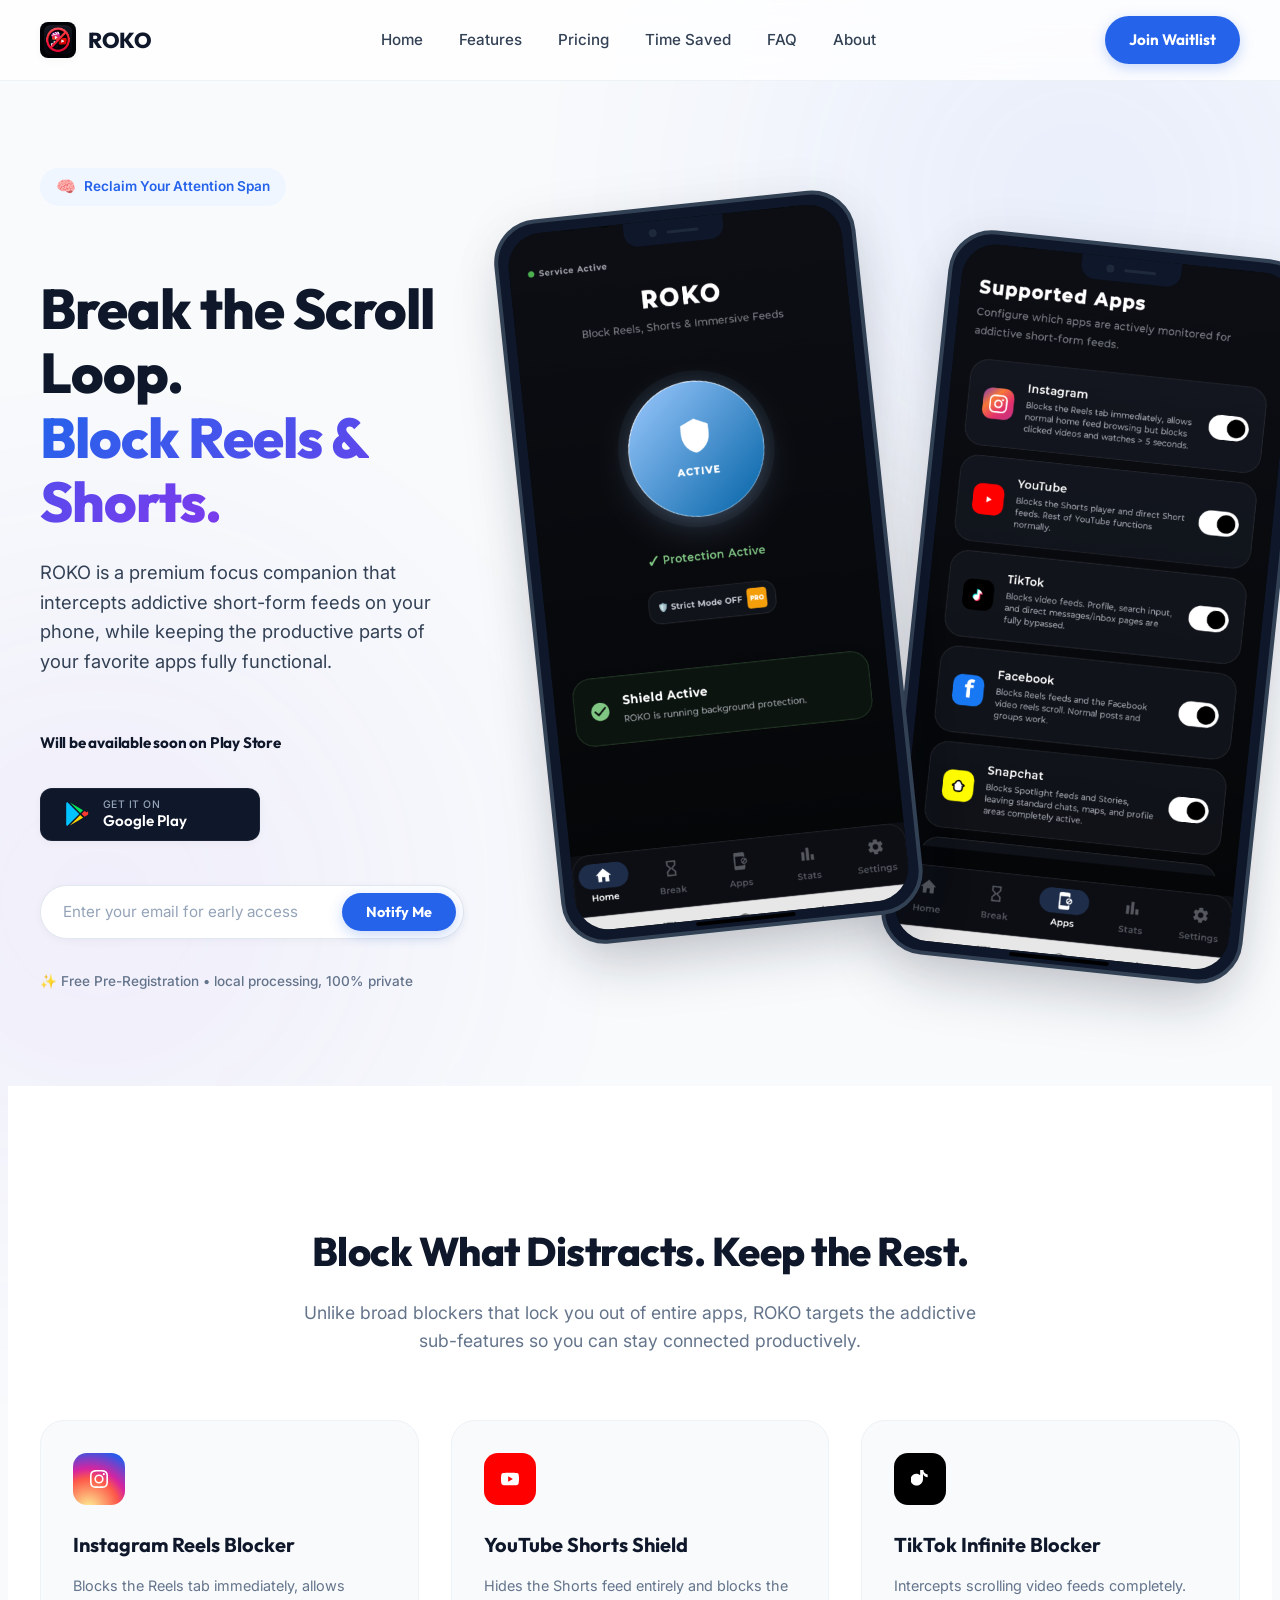
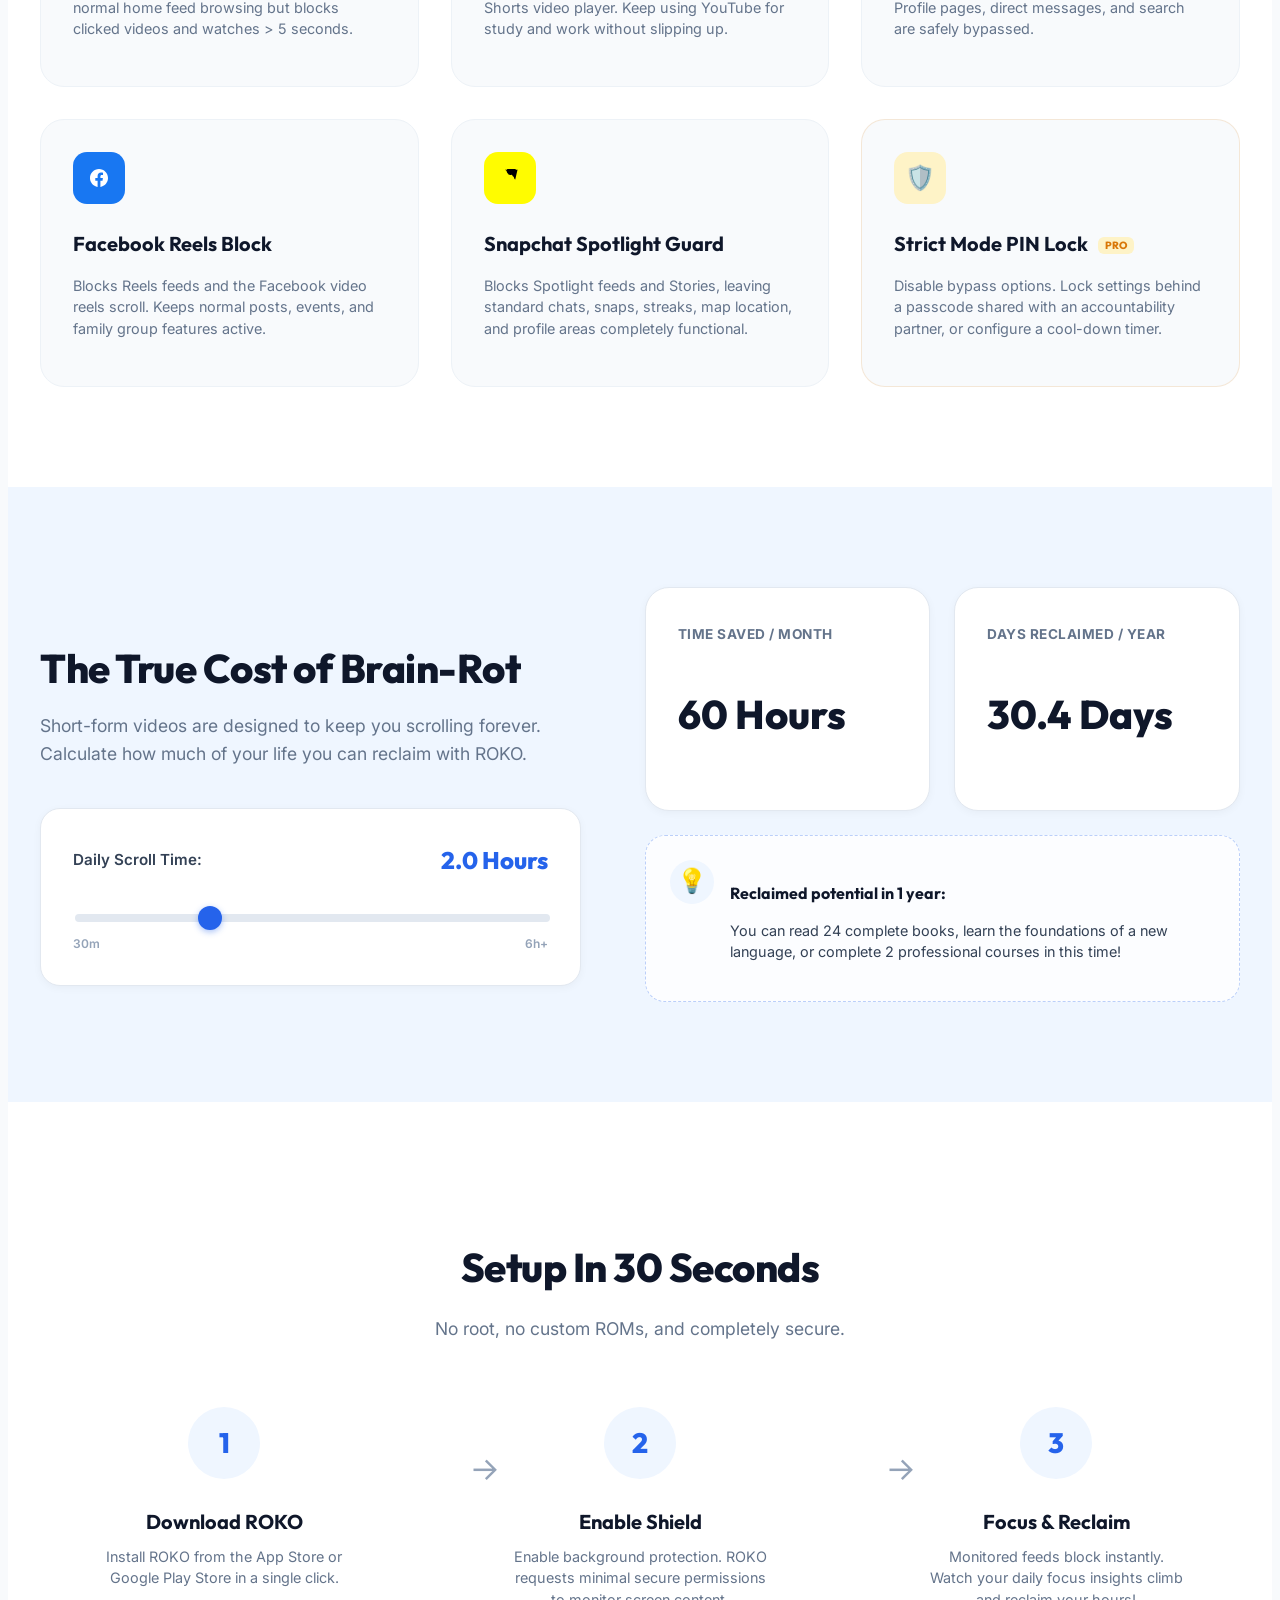
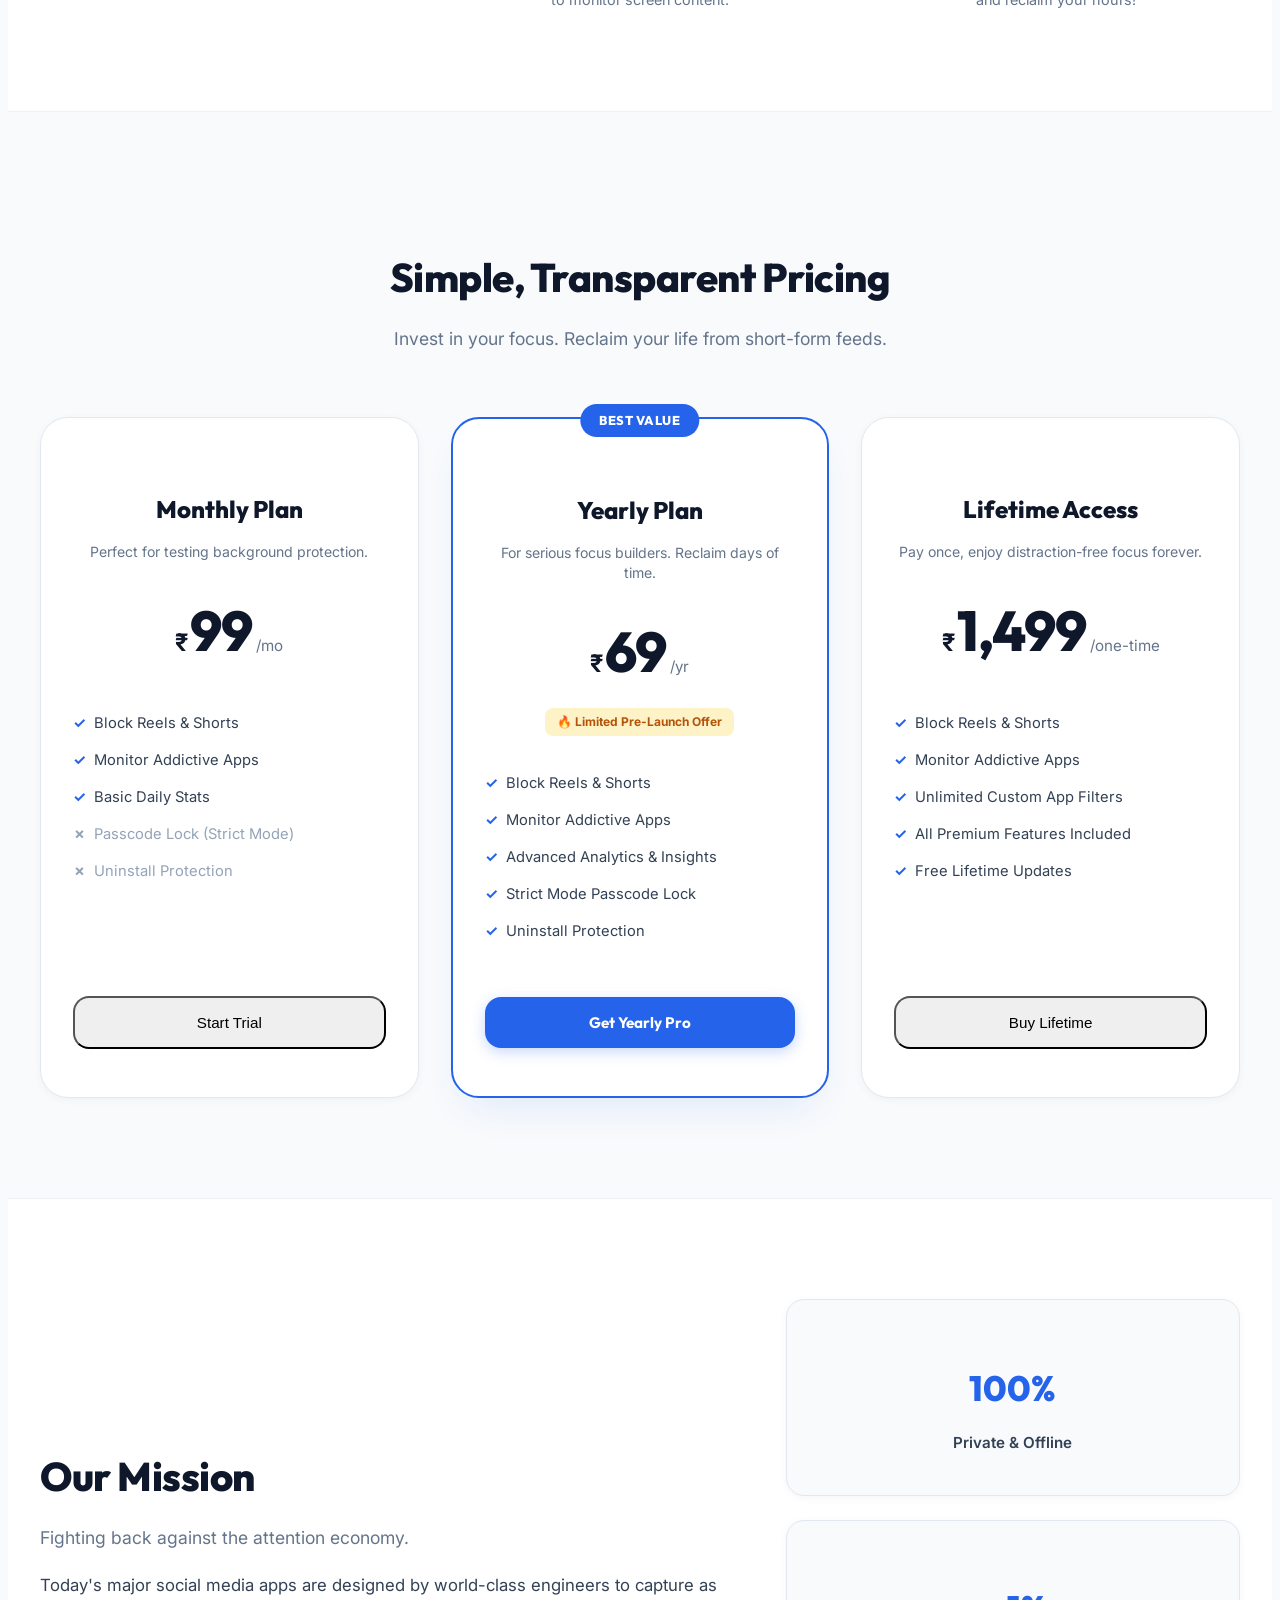
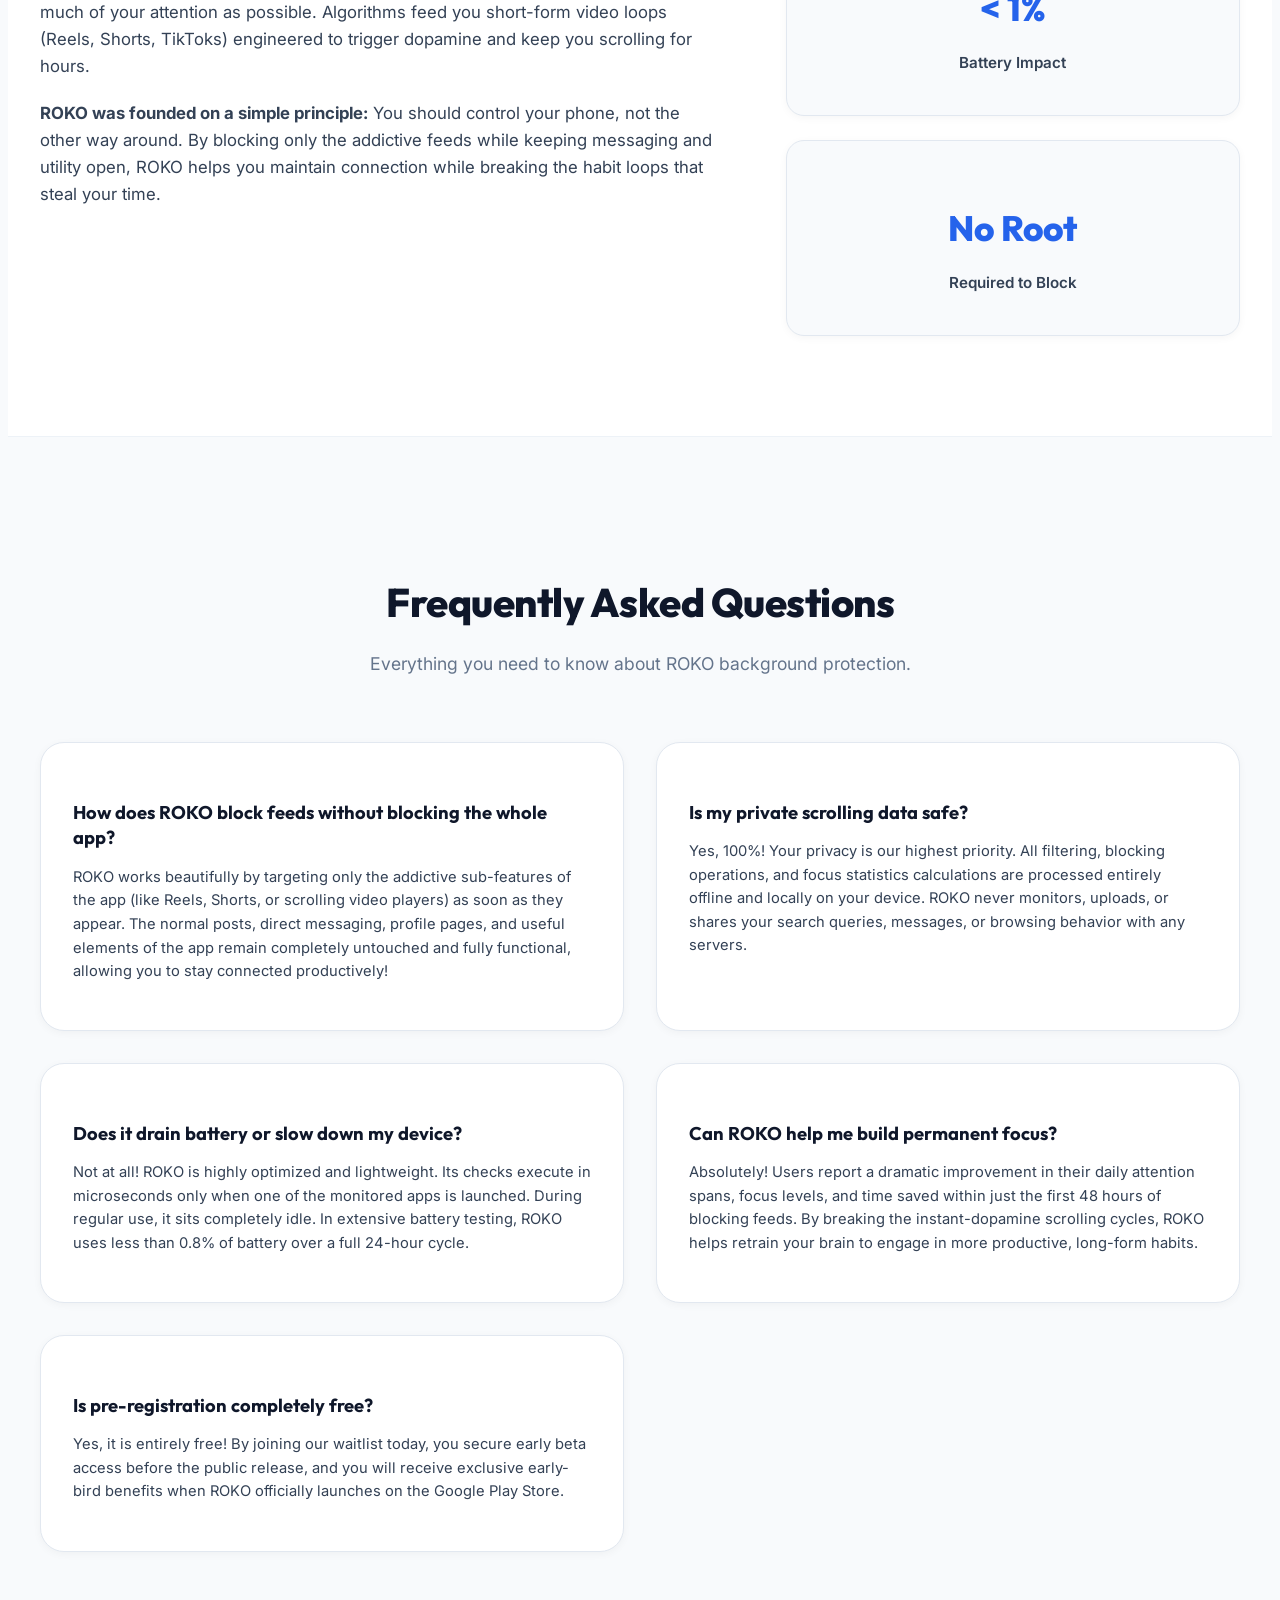
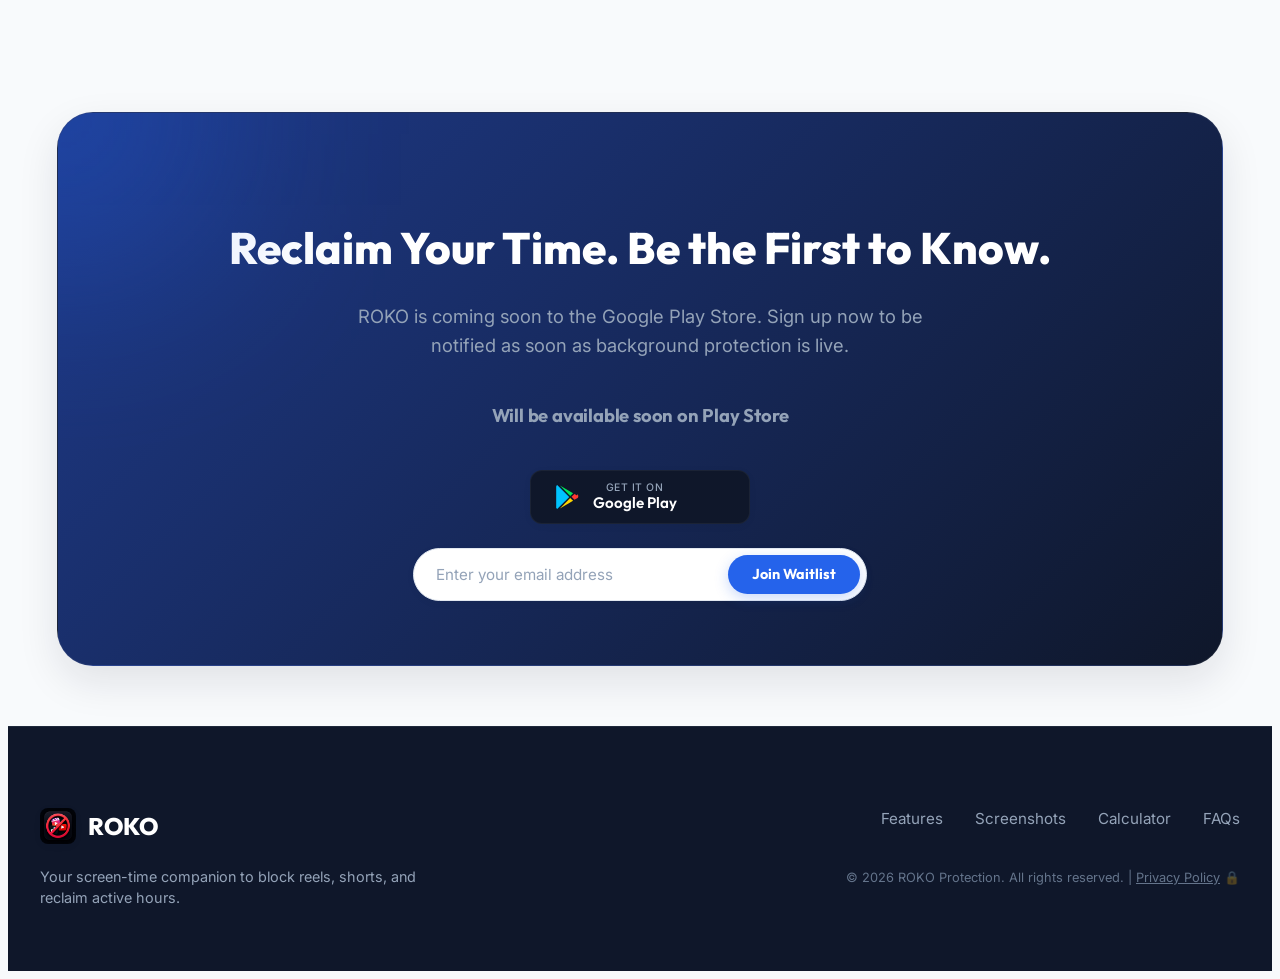
==== commit dba42ca9: "Add Privacy Policy, pricing grid, waitlist storage, and Admin dashboard" ====
--- a/index.html
+++ b/index.html
@@ -27,6 +27,7 @@
       <nav class="nav-links">
         <a href="#home">Home</a>
         <a href="#features">Features</a>
+        <a href="#pricing">Pricing</a>
         <a href="#calculator">Time Saved</a>
         <a href="#faqs">FAQ</a>
         <a href="#about">About</a>
@@ -258,6 +259,83 @@
     </div>
   </section>
 
+  <!-- Pricing Section -->
+  <section class="pricing-section" id="pricing">
+    <div class="section-container">
+      <div class="section-header-center">
+        <h2 class="section-title">Simple, Transparent Pricing</h2>
+        <p class="section-subtitle">Invest in your focus. Reclaim your life from short-form feeds.</p>
+      </div>
+
+      <div class="pricing-grid">
+        <!-- Monthly Card -->
+        <div class="pricing-card">
+          <div class="pricing-header">
+            <h3>Monthly Plan</h3>
+            <p class="pricing-desc">Perfect for testing background protection.</p>
+            <div class="price">
+              <span class="currency">₹</span>
+              <span class="amount">99</span>
+              <span class="period">/mo</span>
+            </div>
+          </div>
+          <ul class="pricing-features">
+            <li><span>✓</span> Block Reels & Shorts</li>
+            <li><span>✓</span> Monitor Addictive Apps</li>
+            <li><span>✓</span> Basic Daily Stats</li>
+            <li class="disabled"><span>✗</span> Passcode Lock (Strict Mode)</li>
+            <li class="disabled"><span>✗</span> Uninstall Protection</li>
+          </ul>
+          <button class="btn-secondary pricing-btn" onclick="window.location.hash='#waitlist'">Start Trial</button>
+        </div>
+
+        <!-- Yearly Card (Recommended/Featured) -->
+        <div class="pricing-card featured">
+          <div class="popular-badge">Best Value</div>
+          <div class="pricing-header">
+            <h3>Yearly Plan</h3>
+            <p class="pricing-desc">For serious focus builders. Reclaim days of time.</p>
+            <div class="price">
+              <span class="currency">₹</span>
+              <span class="amount">69</span>
+              <span class="period">/yr</span>
+            </div>
+            <div class="promo-notice">🔥 Limited Pre-Launch Offer</div>
+          </div>
+          <ul class="pricing-features">
+            <li><span>✓</span> Block Reels & Shorts</li>
+            <li><span>✓</span> Monitor Addictive Apps</li>
+            <li><span>✓</span> Advanced Analytics & Insights</li>
+            <li><span>✓</span> Strict Mode Passcode Lock</li>
+            <li><span>✓</span> Uninstall Protection</li>
+          </ul>
+          <button class="btn-primary pricing-btn" onclick="window.location.hash='#waitlist'">Get Yearly Pro</button>
+        </div>
+
+        <!-- Lifetime Card -->
+        <div class="pricing-card">
+          <div class="pricing-header">
+            <h3>Lifetime Access</h3>
+            <p class="pricing-desc">Pay once, enjoy distraction-free focus forever.</p>
+            <div class="price">
+              <span class="currency">₹</span>
+              <span class="amount">1,499</span>
+              <span class="period">/one-time</span>
+            </div>
+          </div>
+          <ul class="pricing-features">
+            <li><span>✓</span> Block Reels & Shorts</li>
+            <li><span>✓</span> Monitor Addictive Apps</li>
+            <li><span>✓</span> Unlimited Custom App Filters</li>
+            <li><span>✓</span> All Premium Features Included</li>
+            <li><span>✓</span> Free Lifetime Updates</li>
+          </ul>
+          <button class="btn-secondary pricing-btn" onclick="window.location.hash='#waitlist'">Buy Lifetime</button>
+        </div>
+      </div>
+    </div>
+  </section>
+
   <!-- About Section -->
   <section class="about-section" id="about">
     <div class="section-container">
@@ -378,7 +456,7 @@
           <a href="#calculator">Calculator</a>
           <a href="#faqs">FAQs</a>
         </div>
-        <p class="copyright">&copy; 2026 ROKO Protection. All rights reserved. Locally processed, privacy guaranteed.</p>
+        <p class="copyright">&copy; 2026 ROKO Protection. All rights reserved. | <a href="privacy.html" class="footer-link">Privacy Policy</a> <span class="admin-lock-btn" id="admin-lock-btn" style="cursor: pointer; opacity: 0.3; transition: opacity 0.2s;" title="Admin Dashboard">🔒</span></p>
       </div>
     </div>
   </footer>
@@ -414,6 +492,32 @@
     </div>
   </div>
 
+  <!-- Hidden Admin Dashboard Modal -->
+  <div class="modal-overlay" id="admin-modal">
+    <div class="modal-card admin-modal-card">
+      <div class="modal-header">
+        <span class="modal-crown">📊</span>
+        <h3>ROKO Waitlist Admin</h3>
+      </div>
+      <p>Manage and export emails submitted to the waitlist from this browser.</p>
+      
+      <div class="admin-stats">
+        <span>Total Sign-ups:</span> <strong id="waitlist-count">0</strong>
+      </div>
+      
+      <div class="admin-list-container">
+        <ul class="admin-email-list" id="admin-email-list">
+          <li class="empty-list-msg">No sign-ups yet.</li>
+        </ul>
+      </div>
+
+      <div class="modal-actions">
+        <button class="modal-btn cancel" id="admin-close-btn">Close</button>
+        <button class="modal-btn confirm" id="admin-export-btn">Export CSV</button>
+      </div>
+    </div>
+  </div>
+
   <!-- App Script -->
   <script src="app.js"></script>
 </body>
--- a/styles.css
+++ b/styles.css
@@ -2103,3 +2103,232 @@
     gap: 1.5rem;
   }
 }
+
+/* Pricing Section Styles */
+.pricing-section {
+  padding: 100px 0;
+  background-color: var(--bg-page);
+  border-bottom: 1px solid var(--border-light);
+}
+
+.pricing-grid {
+  display: grid;
+  grid-template-columns: repeat(3, 1fr);
+  gap: 2rem;
+  margin-top: 3.5rem;
+  align-items: stretch;
+}
+
+.pricing-card {
+  background-color: #ffffff;
+  border-radius: 28px;
+  border: 1px solid var(--border-medium);
+  padding: 3rem 2rem;
+  box-shadow: var(--shadow-sm);
+  transition: transform 0.3s cubic-bezier(0.34, 1.56, 0.64, 1), box-shadow 0.3s;
+  display: flex;
+  flex-direction: column;
+  position: relative;
+}
+
+.pricing-card:hover {
+  transform: translateY(-8px);
+  box-shadow: var(--shadow-lg);
+}
+
+.pricing-card.featured {
+  border: 2px solid var(--color-primary);
+  box-shadow: 0 20px 40px -15px rgba(37, 99, 235, 0.12);
+}
+
+.popular-badge {
+  position: absolute;
+  top: -15px;
+  left: 50%;
+  transform: translateX(-50%);
+  background-color: var(--color-primary);
+  color: white;
+  font-family: var(--font-accent);
+  font-size: 0.8rem;
+  font-weight: 800;
+  padding: 0.4rem 1.2rem;
+  border-radius: 20px;
+  letter-spacing: 0.5px;
+  text-transform: uppercase;
+}
+
+.pricing-header {
+  text-align: center;
+  margin-bottom: 2.25rem;
+}
+
+.pricing-header h3 {
+  font-family: var(--font-accent);
+  font-size: 1.5rem;
+  font-weight: 800;
+  color: var(--text-title);
+  margin-bottom: 0.5rem;
+}
+
+.pricing-desc {
+  font-size: 0.88rem;
+  color: var(--text-muted);
+  line-height: 1.4;
+  margin-bottom: 1.5rem;
+}
+
+.price {
+  display: flex;
+  justify-content: center;
+  align-items: baseline;
+  color: var(--text-title);
+}
+
+.price .currency {
+  font-size: 1.5rem;
+  font-weight: 700;
+  margin-right: 2px;
+}
+
+.price .amount {
+  font-family: var(--font-accent);
+  font-size: 3.5rem;
+  font-weight: 800;
+  letter-spacing: -1px;
+}
+
+.price .period {
+  font-size: 0.95rem;
+  color: var(--text-muted);
+  margin-left: 4px;
+}
+
+.promo-notice {
+  font-size: 0.75rem;
+  font-weight: 700;
+  color: #b45309;
+  background-color: #fef3c7;
+  padding: 0.25rem 0.75rem;
+  border-radius: 8px;
+  display: inline-block;
+  margin-top: 0.75rem;
+}
+
+.pricing-features {
+  list-style: none;
+  padding: 0;
+  margin: 0 0 2.5rem 0;
+  flex-grow: 1;
+}
+
+.pricing-features li {
+  font-size: 0.92rem;
+  color: var(--text-desc);
+  margin-bottom: 0.85rem;
+  display: flex;
+  align-items: center;
+  gap: 0.5rem;
+}
+
+.pricing-features li span {
+  font-weight: 700;
+  color: var(--color-primary);
+}
+
+.pricing-features li.disabled {
+  color: var(--text-light);
+}
+
+.pricing-features li.disabled span {
+  color: var(--text-light);
+}
+
+.pricing-btn {
+  width: 100%;
+  border-radius: 16px;
+  padding: 1rem 0;
+  font-size: 0.95rem;
+}
+
+@media (max-width: 992px) {
+  .pricing-grid {
+    grid-template-columns: 1fr;
+    max-width: 440px;
+    margin: 3.5rem auto 0 auto;
+    gap: 2.5rem;
+  }
+}
+
+/* Footer & Admin Styles */
+.footer-link {
+  color: var(--text-muted);
+  text-decoration: underline;
+  transition: color 0.2s;
+}
+
+.footer-link:hover {
+  color: var(--color-primary);
+}
+
+.admin-lock-btn:hover {
+  opacity: 1 !important;
+}
+
+/* Admin Dashboard Specific Styles */
+.admin-modal-card {
+  max-width: 480px !important;
+}
+
+.admin-stats {
+  background-color: var(--color-primary-light);
+  border-radius: 12px;
+  padding: 1rem;
+  margin-bottom: 1.5rem;
+  display: flex;
+  justify-content: space-between;
+  align-items: center;
+  font-size: 0.95rem;
+  font-weight: 600;
+  color: var(--text-title);
+}
+
+.admin-stats strong {
+  font-size: 1.25rem;
+  color: var(--color-primary);
+}
+
+.admin-list-container {
+  border: 1px solid var(--border-medium);
+  border-radius: 16px;
+  max-height: 220px;
+  overflow-y: auto;
+  margin-bottom: 2rem;
+  background-color: #fafbfc;
+}
+
+.admin-email-list {
+  list-style: none;
+  padding: 0;
+  margin: 0;
+}
+
+.admin-email-list li {
+  padding: 0.75rem 1.25rem;
+  font-size: 0.9rem;
+  color: var(--text-desc);
+  border-bottom: 1px solid var(--border-light);
+  display: flex;
+  justify-content: space-between;
+  align-items: center;
+}
+
+.admin-email-list li:last-child {
+  border-bottom: none;
+}
+
+.empty-list-msg {
+  text-align: center;
+  color: var(--text-muted) !important;
+  font-style: italic;
+  padding: 2rem !important;
+}
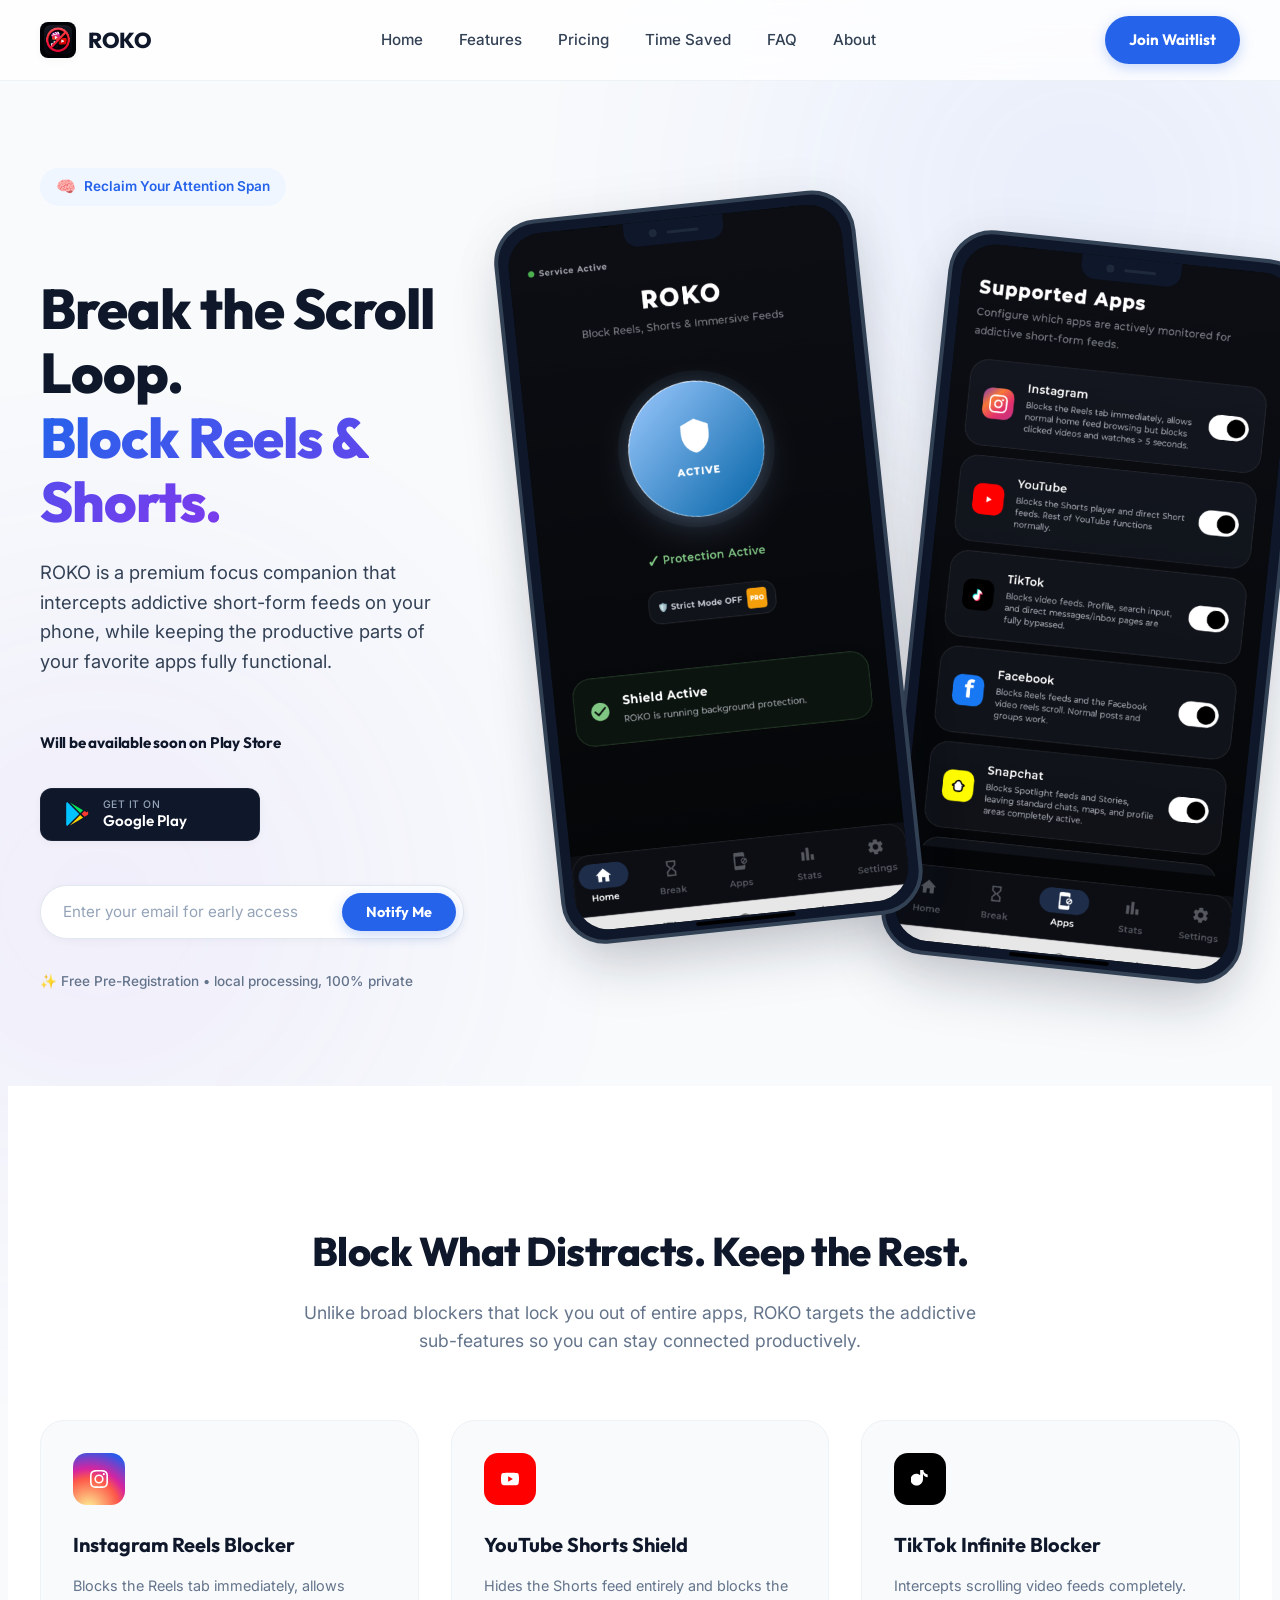
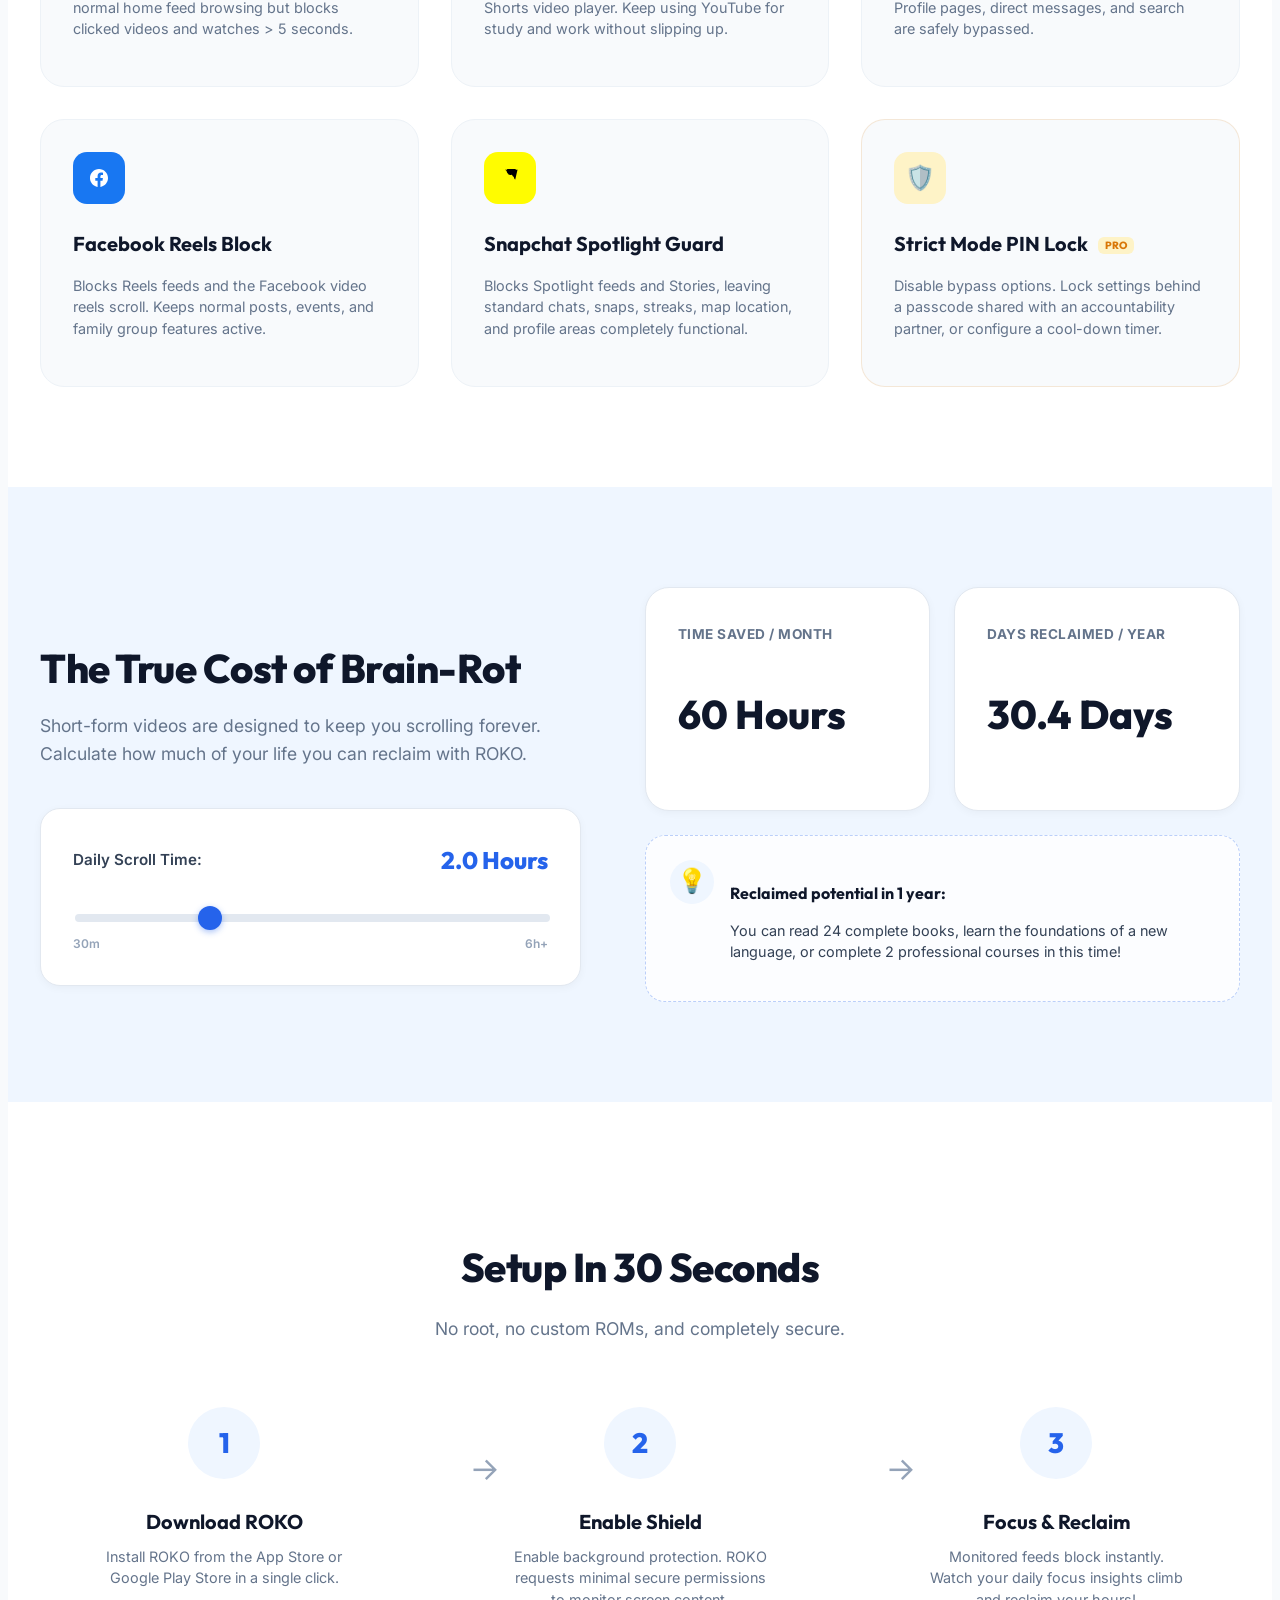
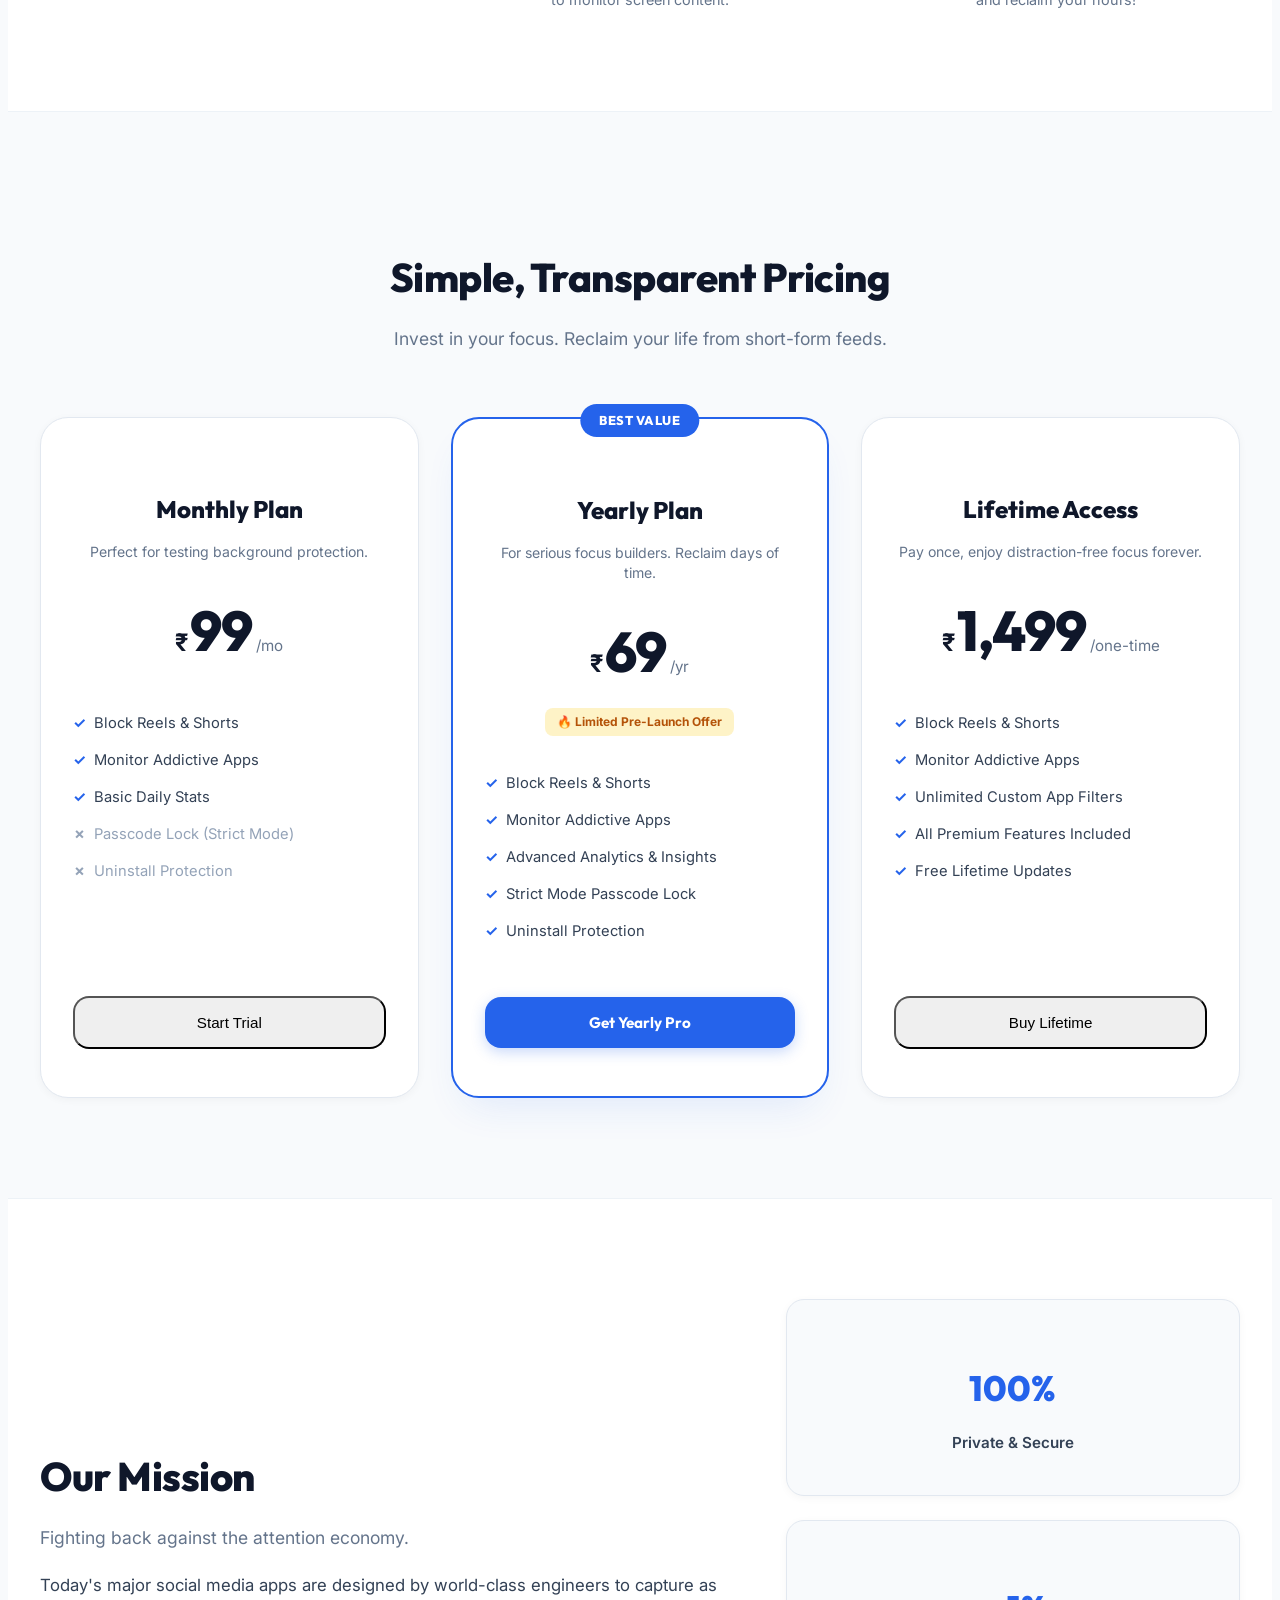
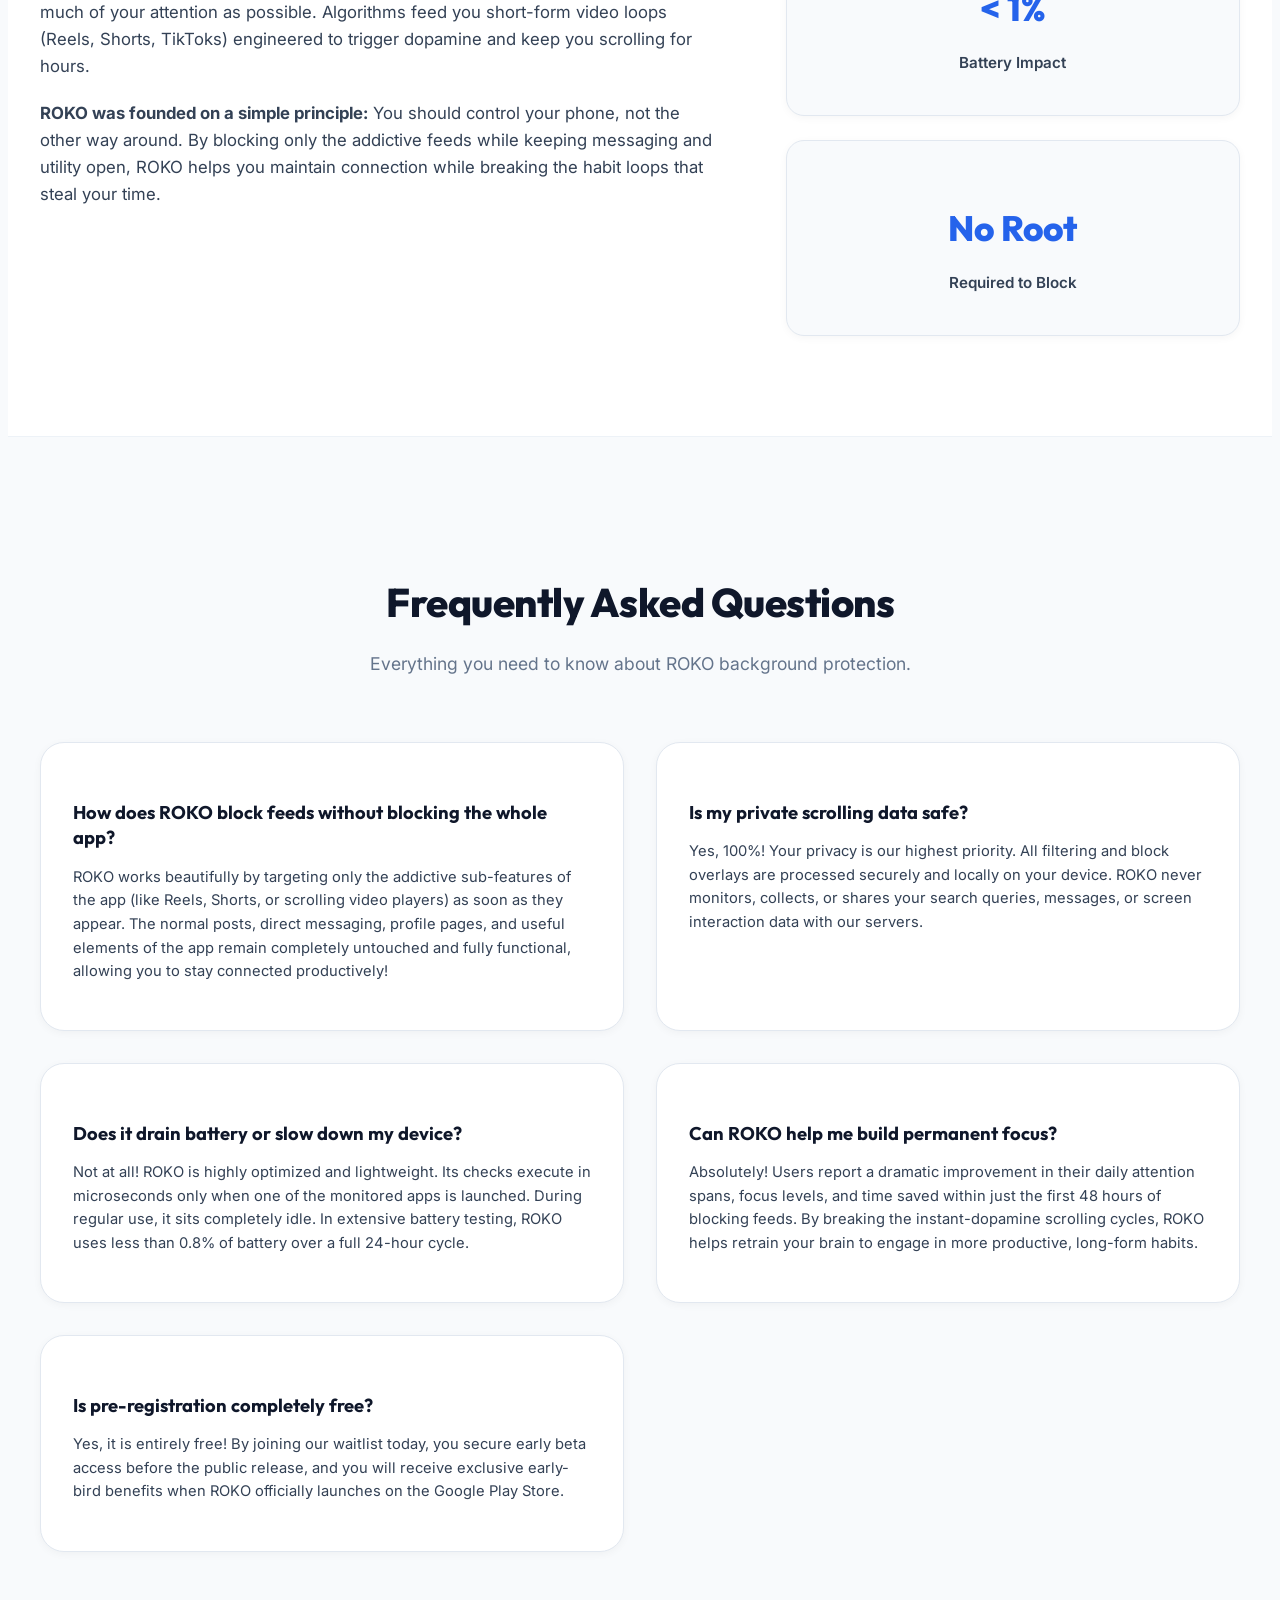
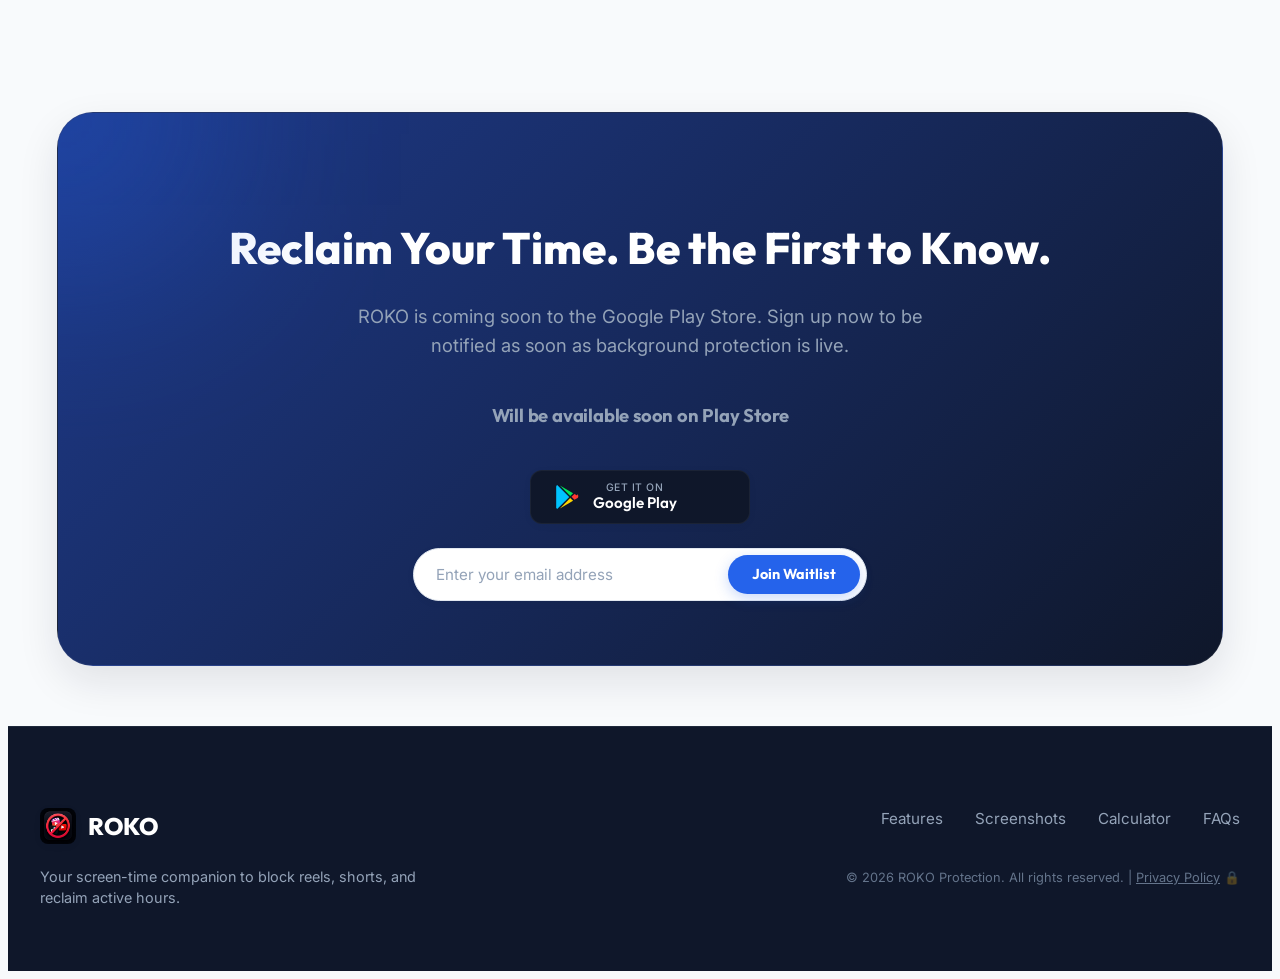
==== commit 457d2e81: "Update Privacy Policy text with compliant version and help.roko@gmail.com contact info" ====
--- a/index.html
+++ b/index.html
@@ -353,7 +353,7 @@
         <div class="about-stats-showcase">
           <div class="about-stat-card">
             <h3>100%</h3>
-            <p>Private & Offline</p>
+            <p>Private & Secure</p>
           </div>
           <div class="about-stat-card">
             <h3>&lt; 1%</h3>
@@ -385,7 +385,7 @@
 
         <div class="faq-card-item">
           <h4 class="faq-question">Is my private scrolling data safe?</h4>
-          <p class="faq-answer">Yes, 100%! Your privacy is our highest priority. All filtering, blocking operations, and focus statistics calculations are processed entirely offline and locally on your device. ROKO never monitors, uploads, or shares your search queries, messages, or browsing behavior with any servers.</p>
+          <p class="faq-answer">Yes, 100%! Your privacy is our highest priority. All filtering and block overlays are processed securely and locally on your device. ROKO never monitors, collects, or shares your search queries, messages, or screen interaction data with our servers.</p>
         </div>
 
         <div class="faq-card-item">
